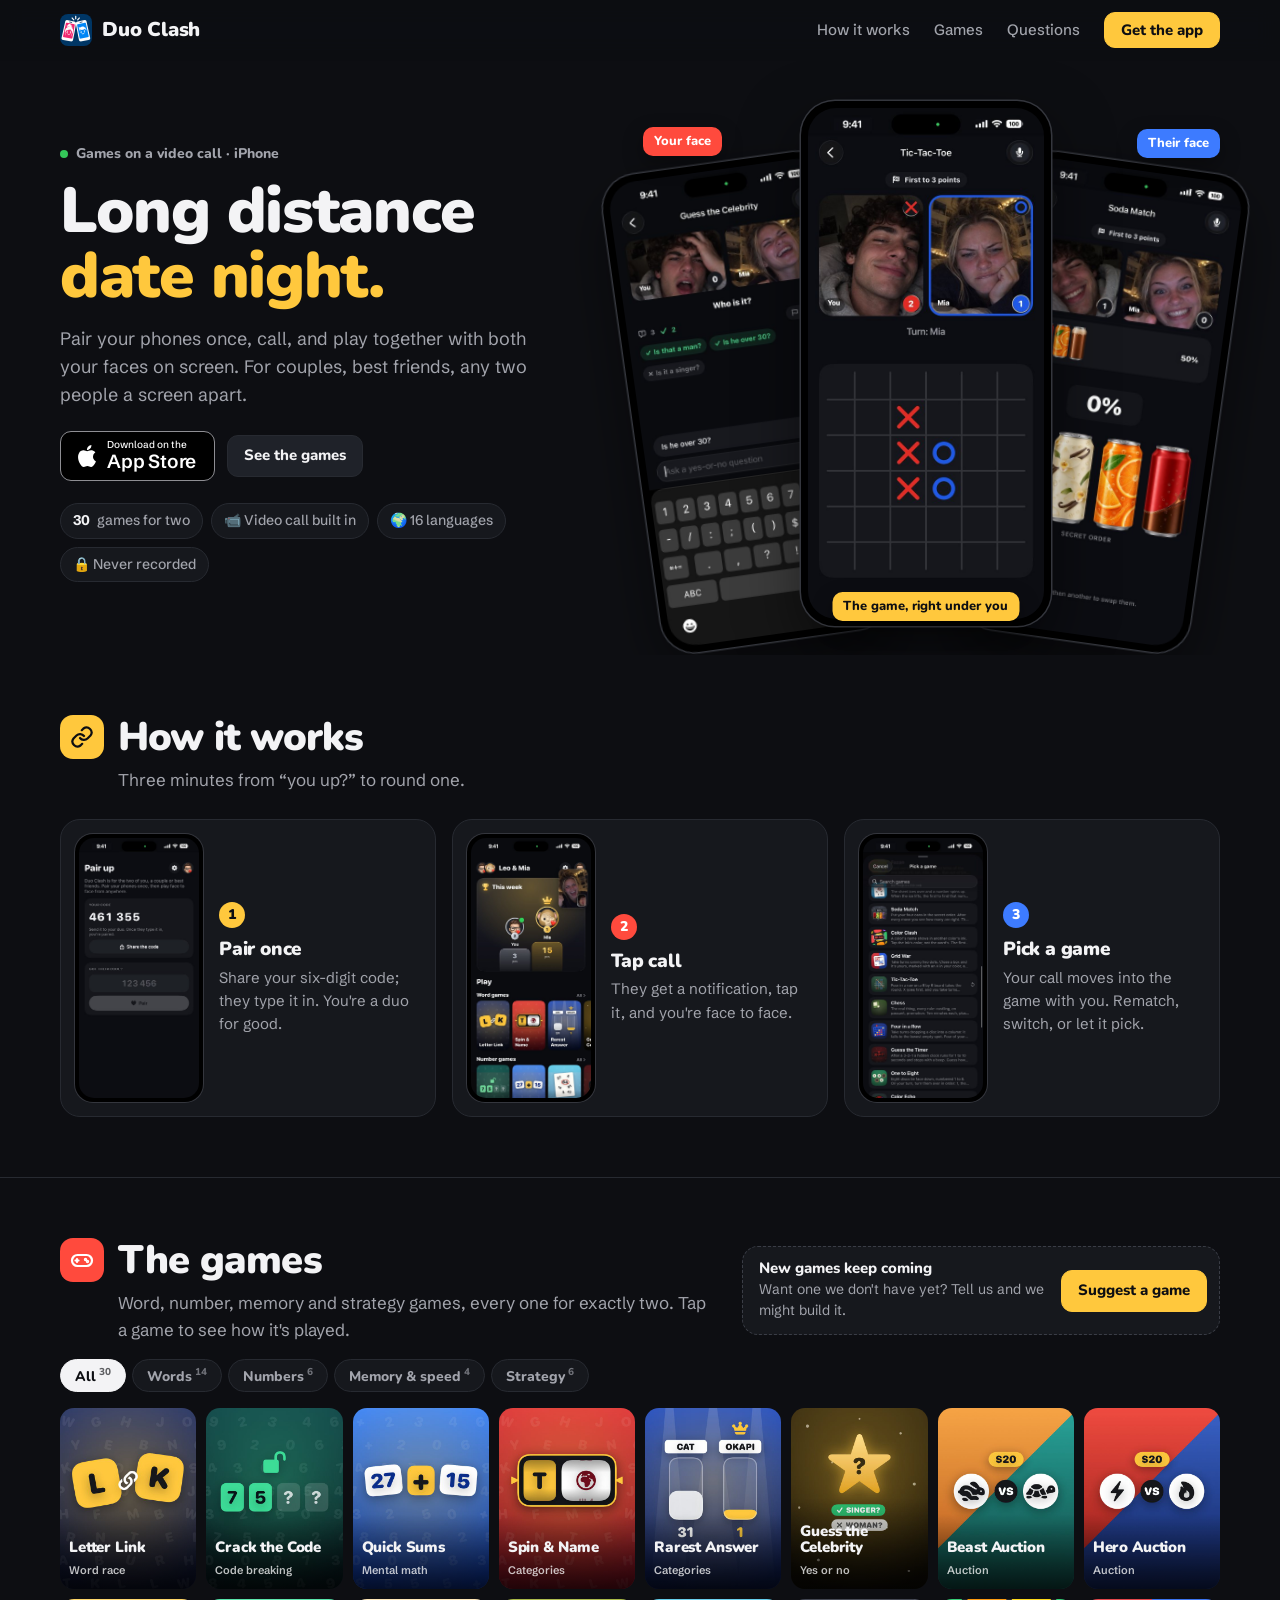
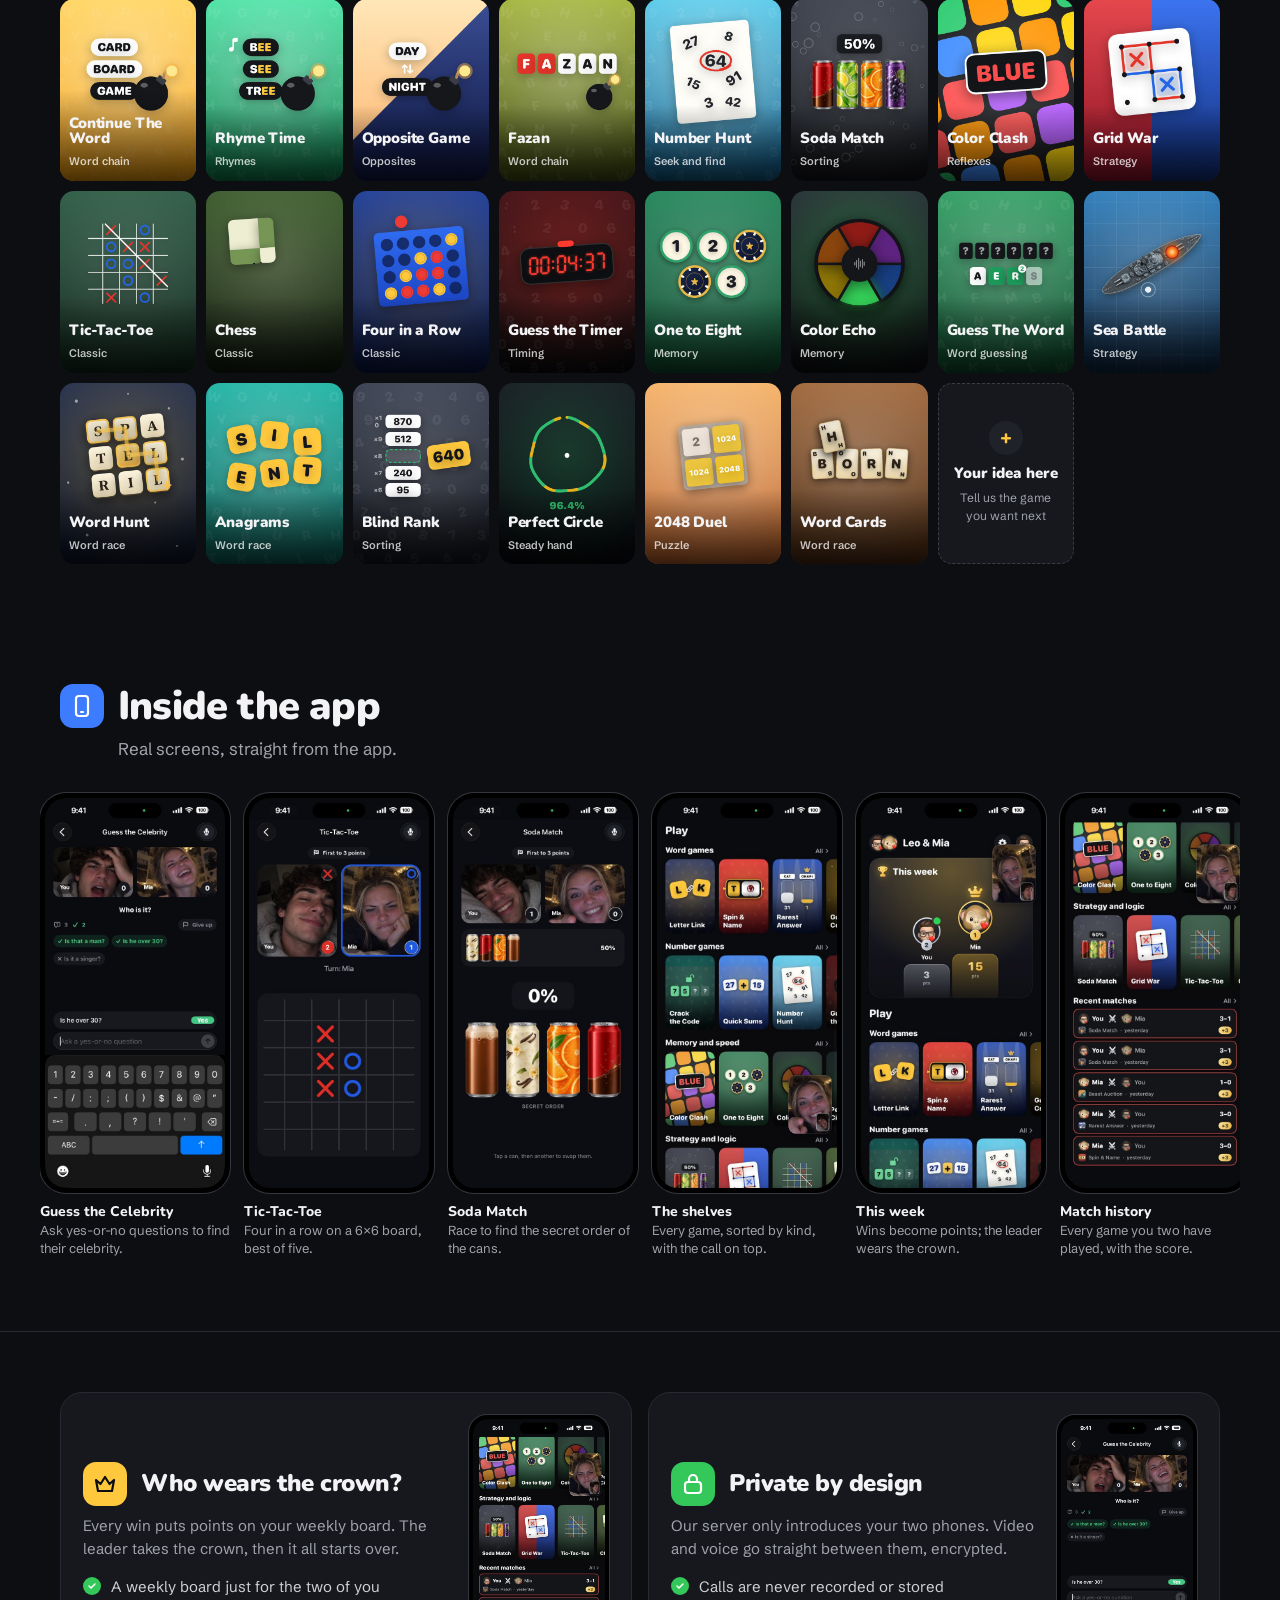
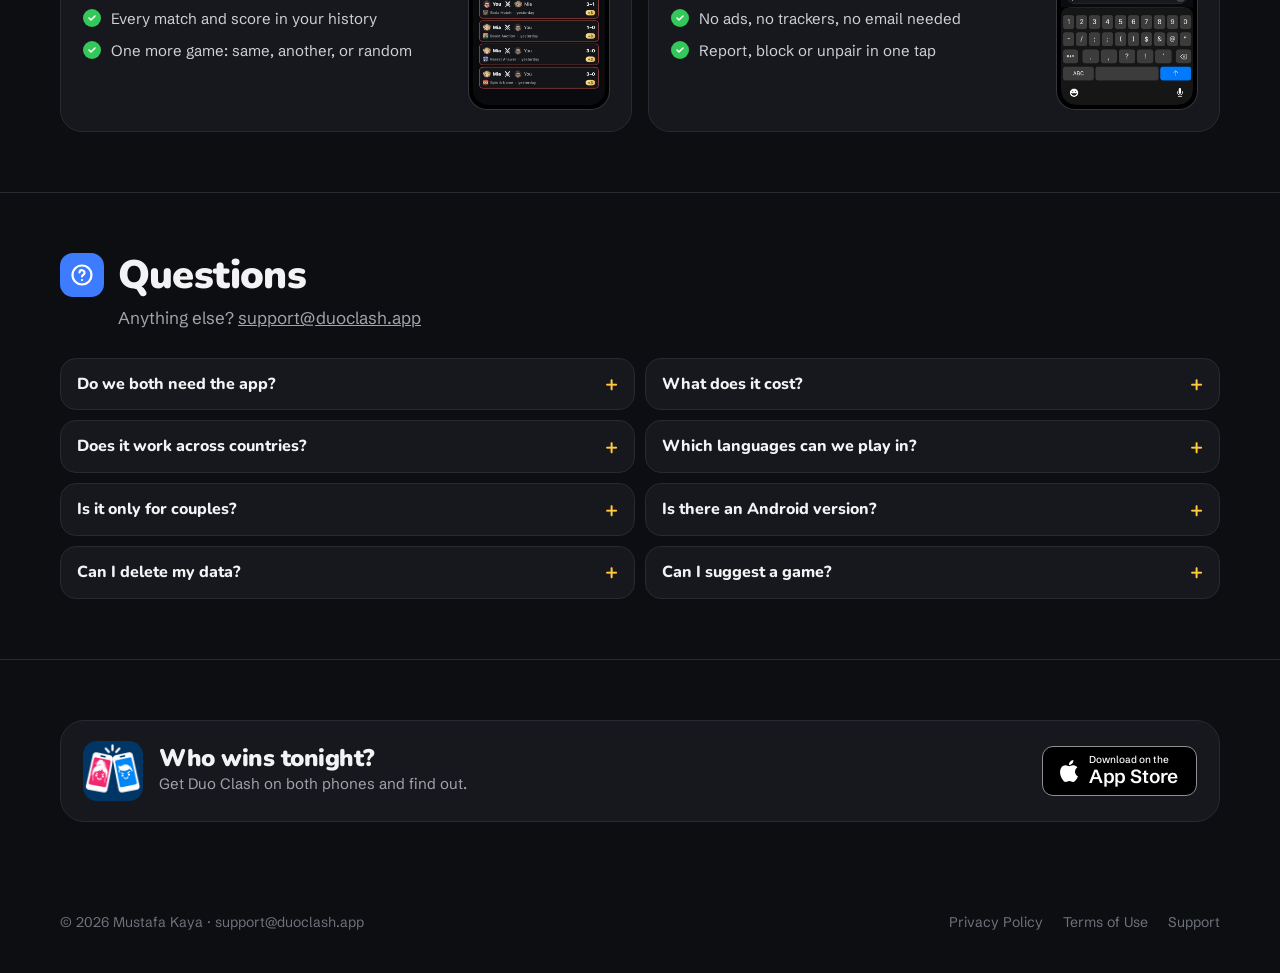
==== index.html @ 05903ba5 "Denser site with real app screens: fanned hero, steps as screenshots, compact game grid with a sugge" ====
<!doctype html>
<html lang="en">
<head>
<meta charset="utf-8">
<meta name="viewport" content="width=device-width, initial-scale=1">
<title>Duo Clash: Couples &amp; Besties · Games on a video call</title>
<meta name="description" content="Long distance date night. Pair your phones once, start a video call and play word games, chess, four in a row and more with both your faces at the top of every game.">
<meta name="apple-itunes-app" content="app-id=6820255172">
<meta property="og:title" content="Duo Clash: Couples &amp; Besties">
<meta property="og:description" content="Long distance date night: games on a video call for the two of you.">
<meta property="og:image" content="https://duoclash.app/assets/og.jpg">
<meta property="og:url" content="https://duoclash.app/">
<meta property="og:type" content="website">
<meta name="twitter:card" content="summary_large_image">
<meta name="theme-color" content="#0d0e12">
<link rel="icon" href="assets/favicon.png">
<link rel="apple-touch-icon" href="assets/apple-touch-icon.png">
<link rel="preconnect" href="https://fonts.googleapis.com">
<link rel="preconnect" href="https://fonts.gstatic.com" crossorigin>
<link href="https://fonts.googleapis.com/css2?family=Nunito:wght@800;900&family=Schibsted+Grotesk:wght@400;500;600;700&display=swap" rel="stylesheet">
<link rel="stylesheet" href="css/site.css?v=4">
</head>
<body class="intro">

<header class="top">
  <div class="wrap">
    <a class="brand" href="./"><img src="assets/icon-512.png" alt="">Duo Clash</a>
    <nav>
      <a href="#how">How it works</a>
      <a href="#games">Games</a>
      <a href="#questions">Questions</a>
      <a class="btn y" href="https://apps.apple.com/app/id6820255172">Get the app</a>
    </nav>
  </div>
</header>

<main>
  <div class="hero">
    <div class="wrap">
      <div>
        <span class="pill"><i></i>Games on a video call · iPhone</span>
        <h1>Long distance <em>date night.</em></h1>
        <p class="lead">Pair your phones once, call, and play together with both your faces on screen. For couples, best friends, any two people a screen apart.</p>
        <div class="cta">
          <a class="store" href="https://apps.apple.com/app/id6820255172">
            <svg viewBox="0 0 24 24" aria-hidden="true"><path d="M12.152 6.896c-.948 0-2.415-1.078-3.96-1.04-2.04.027-3.91 1.183-4.961 3.014-2.117 3.675-.546 9.103 1.519 12.09 1.013 1.454 2.208 3.09 3.792 3.039 1.52-.065 2.09-.987 3.935-.987 1.831 0 2.35.987 3.96.948 1.637-.026 2.676-1.48 3.676-2.948 1.156-1.688 1.636-3.325 1.662-3.415-.039-.013-3.182-1.221-3.22-4.857-.026-3.04 2.48-4.494 2.597-4.559-1.429-2.09-3.623-2.324-4.39-2.376-2-.156-3.675 1.09-4.61 1.09zM15.53 3.83c.843-1.012 1.4-2.427 1.245-3.83-1.207.052-2.662.805-3.532 1.818-.78.896-1.454 2.338-1.273 3.714 1.338.104 2.715-.688 3.559-1.701"/></svg>
            <span><small>Download on the</small><b>App Store</b></span>
          </a>
          <a class="btn" href="#games">See the games</a>
        </div>
        <div class="chips">
          <span><b data-count>30</b> games for two</span>
          <span>📹 Video call built in</span>
          <span>🌍 16 languages</span>
          <span>🔒 Never recorded</span>
        </div>
      </div>
      <div class="fan">
        <div class="phone"><img src="assets/screens/celebrity.jpg" alt="Guess the Celebrity in Duo Clash, both players on video"></div>
        <div class="phone"><img src="assets/screens/xox.jpg" alt="Tic-Tac-Toe in Duo Clash, both players on video"></div>
        <div class="phone"><img src="assets/screens/soda.jpg" alt="Soda Match in Duo Clash, both players on video"></div>
        <span class="tag t1">Your face</span>
        <span class="tag t2">Their face</span>
        <span class="tag t3">The game, right under you</span>
      </div>
    </div>
  </div>

  <section id="how">
    <div class="wrap">
      <div class="title reveal"><span class="ico y"><svg viewBox="0 0 24 24"><path d="M10 13a5 5 0 007.5.5l3-3a5 5 0 00-7-7l-1.7 1.7"/><path d="M14 11a5 5 0 00-7.5-.5l-3 3a5 5 0 007 7l1.7-1.7"/></svg></span><h2>How it works</h2></div>
      <p class="sub reveal">Three minutes from “you up?” to round one.</p>
      <div class="steps">
        <article class="reveal">
          <div class="shot"><img src="assets/screens/pair.jpg" alt="The Pair up screen with a six-digit code" loading="lazy"></div>
          <div><span class="n">1</span><h3>Pair once</h3><p>Share your six-digit code; they type it in. You're a duo for good.</p></div>
        </article>
        <article class="reveal">
          <div class="shot"><img src="assets/screens/home.jpg" alt="Your page together, with the video call open" loading="lazy"></div>
          <div><span class="n">2</span><h3>Tap call</h3><p>They get a notification, tap it, and you're face to face.</p></div>
        </article>
        <article class="reveal">
          <div class="shot"><img src="assets/screens/pick.jpg" alt="Picking a game from the list" loading="lazy"></div>
          <div><span class="n">3</span><h3>Pick a game</h3><p>Your call moves into the game with you. Rematch, switch, or let it pick.</p></div>
        </article>
      </div>
    </div>
  </section>

  <section id="games">
    <div class="wrap">
      <div class="games-top">
        <div>
          <div class="title reveal"><span class="ico r"><svg viewBox="0 0 24 24"><rect x="2" y="7" width="20" height="11" rx="5.5"/><path d="M7 11v3M5.5 12.5h3"/><circle cx="15.5" cy="11.5" r=".6" fill="currentColor"/><circle cx="17.5" cy="13.5" r=".6" fill="currentColor"/></svg></span><h2>The games</h2></div>
          <p class="sub reveal" style="margin-bottom:0">Word, number, memory and strategy games, every one for exactly two. Tap a game to see how it's played.</p>
        </div>
        <div class="ask reveal">
          <p><b>New games keep coming</b>Want one we don't have yet? Tell us and we might build it.</p>
          <a class="btn y" href="mailto:support@duoclash.app?subject=Game%20idea%20for%20Duo%20Clash">Suggest a game</a>
        </div>
      </div>
      <div class="filters reveal" role="group" aria-label="Filter games">
        <button aria-pressed="true" data-filter="all">All</button>
        <button aria-pressed="false" data-filter="words">Words</button>
        <button aria-pressed="false" data-filter="numbers">Numbers</button>
        <button aria-pressed="false" data-filter="memory">Memory &amp; speed</button>
        <button aria-pressed="false" data-filter="logic">Strategy</button>
      </div>
      <div class="grid" data-grid></div>
    </div>
  </section>

  <dialog class="game" data-dialog aria-labelledby="game-title">
    <button class="close" data-close aria-label="Close">✕</button>
    <div class="inner">
      <div class="art"><img data-d-art alt=""></div>
      <div class="text">
        <div class="kind" data-d-kind></div>
        <h3 id="game-title" data-d-title></h3>
        <p data-d-how></p>
        <div class="facts" data-d-facts></div>
        <div class="nav"><button data-prev>← Previous</button><button data-next>Next →</button></div>
      </div>
    </div>
  </dialog>

  <section>
    <div class="wrap">
      <div class="title reveal"><span class="ico b"><svg viewBox="0 0 24 24"><rect x="6" y="2" width="12" height="20" rx="3"/><path d="M11 18h2"/></svg></span><h2>Inside the app</h2></div>
      <p class="sub reveal">Real screens, straight from the app.</p>
      <div class="strip reveal">
        <figure><div class="shot"><img src="assets/screens/celebrity.jpg" alt="" loading="lazy"></div><figcaption>Guess the Celebrity<span>Ask yes-or-no questions to find their celebrity.</span></figcaption></figure>
        <figure><div class="shot"><img src="assets/screens/xox.jpg" alt="" loading="lazy"></div><figcaption>Tic-Tac-Toe<span>Four in a row on a 6×6 board, best of five.</span></figcaption></figure>
        <figure><div class="shot"><img src="assets/screens/soda.jpg" alt="" loading="lazy"></div><figcaption>Soda Match<span>Race to find the secret order of the cans.</span></figcaption></figure>
        <figure><div class="shot"><img src="assets/screens/shelves.jpg" alt="" loading="lazy"></div><figcaption>The shelves<span>Every game, sorted by kind, with the call on top.</span></figcaption></figure>
        <figure><div class="shot"><img src="assets/screens/home.jpg" alt="" loading="lazy"></div><figcaption>This week<span>Wins become points; the leader wears the crown.</span></figcaption></figure>
        <figure><div class="shot"><img src="assets/screens/recent.jpg" alt="" loading="lazy"></div><figcaption>Match history<span>Every game you two have played, with the score.</span></figcaption></figure>
        <figure><div class="shot"><img src="assets/screens/pair.jpg" alt="" loading="lazy"></div><figcaption>Pairing<span>A six-digit code, once. No usernames.</span></figcaption></figure>
      </div>
    </div>
  </section>

  <section>
    <div class="wrap duo">
      <div class="panel reveal">
        <div>
          <div class="title"><span class="ico y"><svg viewBox="0 0 24 24"><path d="M3 8l4.5 4L12 5l4.5 7L21 8l-2 11H5z"/></svg></span><h2>Who wears the crown?</h2></div>
          <p>Every win puts points on your weekly board. The leader takes the crown, then it all starts over.</p>
          <ul><li>A weekly board just for the two of you</li><li>Every match and score in your history</li><li>One more game: same, another, or random</li></ul>
        </div>
        <div class="shot"><img src="assets/screens/recent.jpg" alt="Your recent matches in the app" loading="lazy"></div>
      </div>
      <div class="panel reveal">
        <div>
          <div class="title"><span class="ico g"><svg viewBox="0 0 24 24"><rect x="4" y="10" width="16" height="11" rx="3"/><path d="M8 10V7a4 4 0 018 0v3"/></svg></span><h2>Private by design</h2></div>
          <p>Our server only introduces your two phones. Video and voice go straight between them, encrypted.</p>
          <ul><li>Calls are never recorded or stored</li><li>No ads, no trackers, no email needed</li><li>Report, block or unpair in one tap</li></ul>
        </div>
        <div class="shot"><img src="assets/screens/celebrity.jpg" alt="A video call inside a game" loading="lazy"></div>
      </div>
    </div>
  </section>

  <section id="questions">
    <div class="wrap">
      <div class="title reveal"><span class="ico b"><svg viewBox="0 0 24 24"><circle cx="12" cy="12" r="9.5"/><path d="M9.5 9.5a2.5 2.5 0 015 .5c0 1.7-2.5 2-2.5 3.5M12 17h.01"/></svg></span><h2>Questions</h2></div>
      <p class="sub reveal">Anything else? <a href="mailto:support@duoclash.app">support@duoclash.app</a></p>
      <div class="faq reveal">
        <details><summary>Do we both need the app?</summary><p>Yes. Each of you installs Duo Clash on your own iPhone and has your own subscription. One of you shares a code and you're paired.</p></details>
        <details><summary>What does it cost?</summary><p>A weekly subscription with a lower price for the first week. Your country's price is shown in the app before you subscribe; cancel anytime in your Apple Account settings.</p></details>
        <details><summary>Does it work across countries?</summary><p>Yes, on Wi-Fi or mobile data anywhere. On very strict networks the call goes through a relay, still encrypted, so it still connects.</p></details>
        <details><summary>Which languages can we play in?</summary><p>The app speaks 16 languages. Word games are played in 12 of them; every game without words works in all of them.</p></details>
        <details><summary>Is it only for couples?</summary><p>No. Partners, best friends, siblings: any two people. It just only ever has two seats.</p></details>
        <details><summary>Is there an Android version?</summary><p>Not yet. Duo Clash is on iPhone for now.</p></details>
        <details><summary>Can I delete my data?</summary><p>Yes. Settings → Delete account removes your name, picture, pairing and match history for good.</p></details>
        <details><summary>Can I suggest a game?</summary><p>Please do. Write to <a href="mailto:support@duoclash.app?subject=Game%20idea%20for%20Duo%20Clash">support@duoclash.app</a>; new games are added all the time.</p></details>
      </div>
    </div>
  </section>

  <section>
    <div class="wrap">
      <div class="last reveal">
        <div class="who"><img class="icon" src="assets/icon-512.png" alt=""><div><h2>Who wins tonight?</h2><p>Get Duo Clash on both phones and find out.</p></div></div>
        <a class="store" href="https://apps.apple.com/app/id6820255172">
          <svg viewBox="0 0 24 24" aria-hidden="true"><path d="M12.152 6.896c-.948 0-2.415-1.078-3.96-1.04-2.04.027-3.91 1.183-4.961 3.014-2.117 3.675-.546 9.103 1.519 12.09 1.013 1.454 2.208 3.09 3.792 3.039 1.52-.065 2.09-.987 3.935-.987 1.831 0 2.35.987 3.96.948 1.637-.026 2.676-1.48 3.676-2.948 1.156-1.688 1.636-3.325 1.662-3.415-.039-.013-3.182-1.221-3.22-4.857-.026-3.04 2.48-4.494 2.597-4.559-1.429-2.09-3.623-2.324-4.39-2.376-2-.156-3.675 1.09-4.61 1.09zM15.53 3.83c.843-1.012 1.4-2.427 1.245-3.83-1.207.052-2.662.805-3.532 1.818-.78.896-1.454 2.338-1.273 3.714 1.338.104 2.715-.688 3.559-1.701"/></svg>
          <span><small>Download on the</small><b>App Store</b></span>
        </a>
      </div>
    </div>
  </section>
</main>

<footer>
  <div class="wrap">
    <span>© 2026 Mustafa Kaya · <a href="mailto:support@duoclash.app">support@duoclash.app</a></span>
    <nav><a href="privacy.html">Privacy Policy</a><a href="terms.html">Terms of Use</a><a href="support.html">Support</a></nav>
  </div>
</footer>

<script src="js/games.js?v=4"></script>
<script src="js/site.js?v=4"></script>
</body>
</html>
---- css/site.css ----
/* Duo Clash — duoclash.app
   The app's own look: its near-black, the red and blue of X and O, the yellow of its buttons, and
   SF Rounded (Nunito where there's no SF). Real screens from the app, not drawings of them. Dense
   enough to take in at a glance. */

:root {
  --ink: #0d0e12;
  --ink-2: #16181d;
  --ink-3: #1f2229;
  --line: #272a31;
  --paper: #f3f3f5;
  --dim: #a2a4ac;
  --mute: #6f727b;
  --red: #ff4a3d;
  --blue: #3d7bff;
  --yellow: #ffc83d;
  --green: #34c759;
  --round: ui-rounded, "SF Pro Rounded", "Nunito", system-ui, sans-serif;
  --body: -apple-system, BlinkMacSystemFont, "Schibsted Grotesk", "Helvetica Neue", Arial, sans-serif;
  --ease: cubic-bezier(.2, .7, .1, 1);
  color-scheme: dark;
}

* { box-sizing: border-box; }
html { scroll-behavior: smooth; }
body { margin: 0; background: var(--ink); color: var(--paper); font: 400 16px/1.55 var(--body); -webkit-font-smoothing: antialiased; }
img { display: block; max-width: 100%; }
a { color: inherit; }
button { font: inherit; color: inherit; }
::selection { background: var(--yellow); color: var(--ink); }
.wrap { width: min(1160px, 100% - 40px); margin-inline: auto; }

h1, h2, h3 { font-family: var(--round); font-weight: 900; letter-spacing: -.02em; margin: 0; }
h2 { font-size: clamp(28px, 3.1vw, 40px); line-height: 1.08; }
h3 { font-size: 19px; line-height: 1.25; letter-spacing: -.01em; }
p { margin: 0; }

/* A section's title: an icon in the app's colours, the title, a line of what it's about */
.title { display: flex; align-items: center; gap: 14px; margin-bottom: 8px; }
.ico { flex: none; width: 44px; height: 44px; border-radius: 13px; display: grid; place-items: center; }
.ico svg { width: 24px; height: 24px; fill: none; stroke: currentColor; stroke-width: 2.2; stroke-linecap: round; stroke-linejoin: round; }
.ico.y { background: var(--yellow); color: var(--ink); }
.ico.r { background: var(--red); color: #fff; }
.ico.b { background: var(--blue); color: #fff; }
.ico.g { background: var(--green); color: #fff; }
.sub { color: var(--dim); font-size: 17px; max-width: 60ch; margin: 0 0 26px 58px; }

/* Buttons */
.store { display: inline-flex; align-items: center; gap: 9px; height: 50px; padding: 0 18px 0 15px; border-radius: 11px; background: #000; color: #fff; text-decoration: none; border: 1.5px solid #8e8e93; transition: transform .2s var(--ease), border-color .2s; }
.store:hover { transform: translateY(-2px); border-color: #fff; }
.store svg { width: 22px; height: 22px; fill: #fff; }
.store span { display: grid; line-height: 1.05; }
.store small { font: 500 10px/1.2 var(--body); }
.store b { font: 600 19px/1.1 var(--body); letter-spacing: -.01em; }
.btn { display: inline-flex; align-items: center; gap: 8px; height: 42px; padding: 0 16px; border-radius: 11px; font: 800 15px/1 var(--round); text-decoration: none; background: var(--ink-3); border: 1px solid var(--line); transition: background .2s; white-space: nowrap; }
.btn:hover { background: var(--line); }
.btn.y { background: var(--yellow); color: var(--ink); border-color: var(--yellow); }
.btn.y:hover { background: #ffd666; }

/* Header */
.top { position: sticky; top: 0; z-index: 20; background: rgba(13,14,18,.9); backdrop-filter: saturate(1.4) blur(12px); -webkit-backdrop-filter: saturate(1.4) blur(12px); border-bottom: 1px solid transparent; transition: border-color .3s; }
.top.scrolled { border-color: var(--line); }
.top .wrap { display: flex; align-items: center; justify-content: space-between; height: 60px; gap: 16px; }
.brand { display: flex; align-items: center; gap: 10px; text-decoration: none; font: 900 20px/1 var(--round); letter-spacing: -.01em; }
.brand img { width: 32px; height: 32px; border-radius: 8px; }
.top nav { display: flex; align-items: center; gap: 24px; font-size: 15px; font-weight: 500; }
.top nav a:not(.btn) { text-decoration: none; color: var(--dim); }
.top nav a:not(.btn):hover { color: var(--paper); }
.top nav .btn { height: 36px; }

/* Hero: three real screens fanned out */
.hero { padding: 40px 0 34px; overflow: clip; }
.hero .wrap { display: grid; grid-template-columns: minmax(0, 1fr) minmax(0, 1.1fr); gap: 36px; align-items: center; }
.pill { display: inline-flex; align-items: center; gap: 8px; font: 800 14px/1 var(--round); color: var(--dim); }
.pill i { width: 8px; height: 8px; border-radius: 50%; background: var(--green); }
.hero h1 { font-size: clamp(40px, 5vw, 66px); line-height: 1.02; margin: 14px 0 16px; }
.hero h1 em { font-style: normal; color: var(--yellow); }
.hero .lead { font-size: 18px; color: var(--dim); max-width: 44ch; margin-bottom: 22px; }
.hero .cta { display: flex; align-items: center; gap: 12px; flex-wrap: wrap; }
.chips { display: flex; gap: 8px; flex-wrap: wrap; margin-top: 22px; }
.chips span { display: inline-flex; align-items: center; gap: 7px; font-size: 14px; font-weight: 500; color: var(--dim); background: var(--ink-2); border: 1px solid var(--line); border-radius: 999px; padding: 6px 12px; }
.chips b { color: var(--paper); font-weight: 700; }

.fan { position: relative; height: 520px; }
.phone { position: absolute; width: 230px; border-radius: 34px; padding: 7px; background: #000; box-shadow: 0 0 0 1.5px #34363d, 0 24px 60px rgba(0,0,0,.5); }
.phone img { border-radius: 28px; width: 100%; }
.fan .phone:nth-child(1) { left: 0; top: 60px; rotate: -8deg; }
.fan .phone:nth-child(2) { left: 50%; top: 0; margin-left: -125px; z-index: 2; width: 250px; }
.fan .phone:nth-child(3) { right: 0; top: 60px; rotate: 8deg; }
.fan .tag { position: absolute; z-index: 3; font: 800 13px/1 var(--round); padding: 8px 11px; border-radius: 10px; white-space: nowrap; box-shadow: 0 8px 20px rgba(0,0,0,.35); }
.fan .tag.t1 { left: 2%; top: 26px; background: var(--red); color: #fff; }
.fan .tag.t2 { right: 0; top: 28px; background: var(--blue); color: #fff; }
.fan .tag.t3 { left: 50%; bottom: 0; translate: -50% 0; background: var(--yellow); color: var(--ink); }

section { padding: 60px 0; }
section + section { border-top: 1px solid var(--line); }

/* How it works: three real screens */
.steps { display: grid; grid-template-columns: repeat(3, minmax(0, 1fr)); gap: 16px; }
.steps article { display: grid; grid-template-columns: 128px 1fr; gap: 16px; align-items: center; background: var(--ink-2); border: 1px solid var(--line); border-radius: 20px; padding: 14px; }
.shot { border-radius: 18px; padding: 4px; background: #000; box-shadow: 0 0 0 1px #34363d; }
.shot img { border-radius: 15px; width: 100%; }
.steps .n { display: inline-grid; place-items: center; width: 26px; height: 26px; border-radius: 50%; font: 900 14px/1 var(--round); margin-bottom: 10px; }
.steps article:nth-child(1) .n { background: var(--yellow); color: var(--ink); }
.steps article:nth-child(2) .n { background: var(--red); color: #fff; }
.steps article:nth-child(3) .n { background: var(--blue); color: #fff; }
.steps p { color: var(--dim); font-size: 15px; margin-top: 4px; }

/* Games */
.games-top { display: flex; justify-content: space-between; align-items: center; gap: 20px; flex-wrap: wrap; margin-bottom: 16px; }
.ask { display: flex; align-items: center; gap: 14px; background: var(--ink-2); border: 1px dashed #3a3d46; border-radius: 16px; padding: 12px 12px 12px 16px; }
.ask p { font-size: 14px; color: var(--dim); max-width: 32ch; }
.ask p b { color: var(--paper); display: block; font: 800 15px/1.3 var(--round); }
.filters { display: flex; gap: 6px; flex-wrap: wrap; margin-bottom: 16px; }
.filters button { background: var(--ink-2); border: 1px solid var(--line); border-radius: 999px; padding: 7px 14px; cursor: pointer; font: 800 14px/1 var(--round); color: var(--dim); transition: .2s; }
.filters button:hover { color: var(--paper); }
.filters button[aria-pressed="true"] { background: var(--paper); color: var(--ink); border-color: var(--paper); }
.filters button sup { font-size: 10px; margin-left: 3px; opacity: .65; }
.grid { display: grid; grid-template-columns: repeat(auto-fill, minmax(124px, 1fr)); gap: 10px; }
.poster { position: relative; aspect-ratio: 3 / 4; border-radius: 14px; overflow: hidden; cursor: pointer; border: 0; padding: 0; background: var(--ink-3); text-align: left; transition: transform .3s var(--ease); }
.poster img { width: 100%; height: 100%; object-fit: cover; }
.poster:hover { transform: translateY(-3px); }
.poster:focus-visible { outline: 3px solid var(--yellow); outline-offset: 2px; }
.poster .cap { position: absolute; inset: auto 0 0; padding: 26px 9px 9px; background: linear-gradient(transparent, rgba(0,0,0,.7)); }
.poster .cap b { display: block; font: 900 15px/1.05 var(--round); letter-spacing: -.01em; }
.poster .cap small { font-size: 11px; color: rgba(255,255,255,.75); font-weight: 600; }
.poster.hide { display: none; }
.poster.soon { border: 1.5px dashed #3a3d46; background: var(--ink-2); display: grid; place-items: center; text-align: center; padding: 12px; text-decoration: none; }
.poster.soon b { font: 900 15px/1.15 var(--round); display: block; }
.poster.soon small { display: block; font-size: 12px; color: var(--dim); margin-top: 6px; }
.poster.soon .plus { width: 34px; height: 34px; border-radius: 50%; background: var(--ink-3); display: grid; place-items: center; margin: 0 auto 10px; font: 900 20px/1 var(--round); color: var(--yellow); }

dialog.game { width: min(760px, 100% - 28px); max-height: min(560px, 100% - 28px); padding: 0; border: 0; border-radius: 22px; background: var(--ink-2); color: var(--paper); box-shadow: 0 0 0 1px var(--line); overflow: hidden; }
dialog.game[open] { animation: rise .35s var(--ease); }
dialog.game::backdrop { background: rgba(5,6,8,.75); }
@keyframes rise { from { opacity: 0; transform: translateY(18px) scale(.98); } }
dialog.game .inner { display: grid; grid-template-columns: 240px minmax(0, 1fr); min-height: 340px; }
dialog.game .art img { width: 100%; height: 100%; object-fit: cover; }
dialog.game .text { padding: 26px 26px 22px; display: flex; flex-direction: column; overflow: auto; }
dialog.game .kind { font: 800 13px/1 var(--round); color: var(--yellow); }
dialog.game h3 { font-size: 34px; margin: 8px 0 12px; }
dialog.game p { color: #d0d1d6; font-size: 16px; margin-bottom: 18px; }
dialog.game .facts { display: flex; gap: 6px; flex-wrap: wrap; margin-top: auto; }
dialog.game .facts span { background: var(--ink-3); border-radius: 8px; padding: 5px 10px; font-size: 13px; color: var(--dim); }
dialog.game .close { position: absolute; top: 12px; right: 12px; width: 34px; height: 34px; border-radius: 50%; border: 0; cursor: pointer; background: var(--ink-3); font-size: 16px; }
dialog.game .nav { display: flex; gap: 6px; margin-top: 16px; }
dialog.game .nav button { background: none; border: 1px solid var(--line); border-radius: 8px; padding: 6px 12px; cursor: pointer; color: var(--dim); font-size: 13px; }

/* Real screens, side by side */
.strip { display: flex; gap: 14px; overflow-x: auto; scroll-snap-type: x mandatory; padding: 4px 20px 14px; margin: 0 -20px; scrollbar-width: none; }
.strip::-webkit-scrollbar { display: none; }
.strip figure { flex: none; width: 190px; margin: 0; scroll-snap-align: start; }
.strip .shot { border-radius: 26px; padding: 5px; }
.strip .shot img { border-radius: 21px; }
.strip figcaption { font: 800 14px/1.3 var(--round); margin-top: 10px; }
.strip figcaption span { display: block; font: 400 13px/1.4 var(--body); color: var(--dim); }

/* Two panels of short facts, each with a real screen */
.duo { display: grid; grid-template-columns: repeat(2, minmax(0, 1fr)); gap: 16px; }
.panel { background: var(--ink-2); border: 1px solid var(--line); border-radius: 22px; padding: 22px; display: grid; grid-template-columns: minmax(0, 1fr) 140px; gap: 20px; align-items: center; }
.panel .title { margin-bottom: 4px; }
.panel h2 { font-size: 24px; }
.panel > div > p { color: var(--dim); font-size: 15px; margin-top: 8px; }
.panel ul { list-style: none; padding: 0; margin: 14px 0 0; display: grid; gap: 9px; }
.panel li { display: flex; gap: 10px; font-size: 15px; color: #d0d1d6; }
.panel li::before { content: ""; flex: none; width: 18px; height: 18px; margin-top: 2px; border-radius: 50%; background: var(--green) url("data:image/svg+xml,%3Csvg xmlns='http://www.w3.org/2000/svg' viewBox='0 0 24 24'%3E%3Cpath d='M6 12l4 4 8-8' fill='none' stroke='white' stroke-width='3' stroke-linecap='round' stroke-linejoin='round'/%3E%3C/svg%3E") center/12px no-repeat; }

/* Questions */
.faq { display: grid; grid-template-columns: repeat(2, minmax(0, 1fr)); gap: 10px; align-items: start; }
.faq details { background: var(--ink-2); border: 1px solid var(--line); border-radius: 16px; padding: 0 16px; }
.faq summary { list-style: none; cursor: pointer; padding: 15px 28px 15px 0; position: relative; font: 800 16px/1.3 var(--round); }
.faq summary::-webkit-details-marker { display: none; }
.faq summary::after { content: "+"; position: absolute; right: 0; top: 50%; transform: translateY(-50%); font: 700 22px/1 var(--round); color: var(--yellow); transition: transform .25s var(--ease); }
.faq details[open] summary::after { transform: translateY(-50%) rotate(45deg); }
.faq details p { margin: -4px 0 16px; color: var(--dim); font-size: 15px; }

/* Last call */
.last { display: flex; align-items: center; justify-content: space-between; gap: 20px; flex-wrap: wrap; background: var(--ink-2); border: 1px solid var(--line); border-radius: 24px; padding: 20px 22px; }
.last .who { display: flex; align-items: center; gap: 16px; }
.last img.icon { width: 60px; height: 60px; border-radius: 14px; }
.last h2 { font-size: 24px; }
.last p { color: var(--dim); font-size: 15px; }

footer { padding: 30px 0 40px; color: var(--mute); font-size: 14px; }
footer .wrap { display: flex; justify-content: space-between; gap: 16px; flex-wrap: wrap; }
footer nav { display: flex; gap: 20px; flex-wrap: wrap; }
footer a { text-decoration: none; }
footer a:hover { color: var(--paper); }

/* Motion: a calm entrance, and things settling in as they come into view */
.reveal { opacity: 0; translate: 0 16px; transition: opacity .6s var(--ease), translate .6s var(--ease); }
.reveal.seen { opacity: 1; translate: 0 0; }
.intro .fan .phone { opacity: 0; animation: deal .8s var(--ease) forwards; }
.intro .fan .phone:nth-child(1) { animation-delay: .15s; }
.intro .fan .phone:nth-child(3) { animation-delay: .3s; }
.intro .fan .tag { opacity: 0; animation: in .5s var(--ease) .9s forwards; }
@keyframes deal { from { opacity: 0; translate: 0 40px; } to { opacity: 1; translate: 0 0; } }
.intro .fan .tag.t3 { animation-name: in3; }
@keyframes in { to { opacity: 1; } }
@keyframes in3 { to { opacity: 1; } }

/* Legal pages */
.doc { width: min(720px, 100% - 40px); margin: 0 auto; padding: 44px 0 70px; }
.doc h1 { font-size: clamp(36px, 6vw, 52px); margin: 6px 0 6px; }
.doc .when { color: var(--mute); font-size: 14px; margin: 0 0 30px; }
.doc h2 { font-size: 22px; margin: 32px 0 8px; }
.doc p { margin: 0 0 12px; color: #d2d3d8; }
.doc ul { margin: 0 0 12px; padding-left: 22px; color: #d2d3d8; }
.doc li { margin-bottom: 7px; }
.doc a { color: var(--yellow); }
.doc strong { color: var(--paper); font-weight: 650; }
.doc hr { border: 0; border-top: 1px solid var(--line); margin: 40px 0; }
.doc .note { color: var(--mute); font-size: 14px; }
.doc .mail { display: inline-block; margin: 10px 0 16px; padding: 12px 18px; border-radius: 10px; background: var(--yellow); color: var(--ink); text-decoration: none; font-weight: 700; }

@media (max-width: 980px) {
  .hero .wrap { grid-template-columns: 1fr; }
  .fan { height: 460px; max-width: 560px; width: 100%; margin-inline: auto; }
  .steps, .duo { grid-template-columns: 1fr; }
  .faq { grid-template-columns: 1fr; }
}
@media (max-width: 620px) {
  .top nav a:not(.btn) { display: none; }
  .fan { height: 360px; }
  .phone { width: 160px; border-radius: 26px; padding: 5px; }
  .phone img { border-radius: 21px; }
  .fan .phone:nth-child(2) { width: 180px; margin-left: -90px; }
  .sub { margin-left: 0; }
  .grid { grid-template-columns: repeat(3, 1fr); gap: 8px; }
  .poster .cap b { font-size: 13px; }
  .steps article { grid-template-columns: 100px 1fr; }
  .panel { grid-template-columns: 1fr; }
  .panel .shot { width: 150px; }
  dialog.game .inner { grid-template-columns: 1fr; }
  dialog.game .art { height: 190px; }
}
@media (prefers-reduced-motion: reduce) {
  *, *::before, *::after { animation: none !important; transition: none !important; }
  .reveal, .intro .fan .phone, .intro .fan .tag { opacity: 1 !important; translate: none !important; }
}
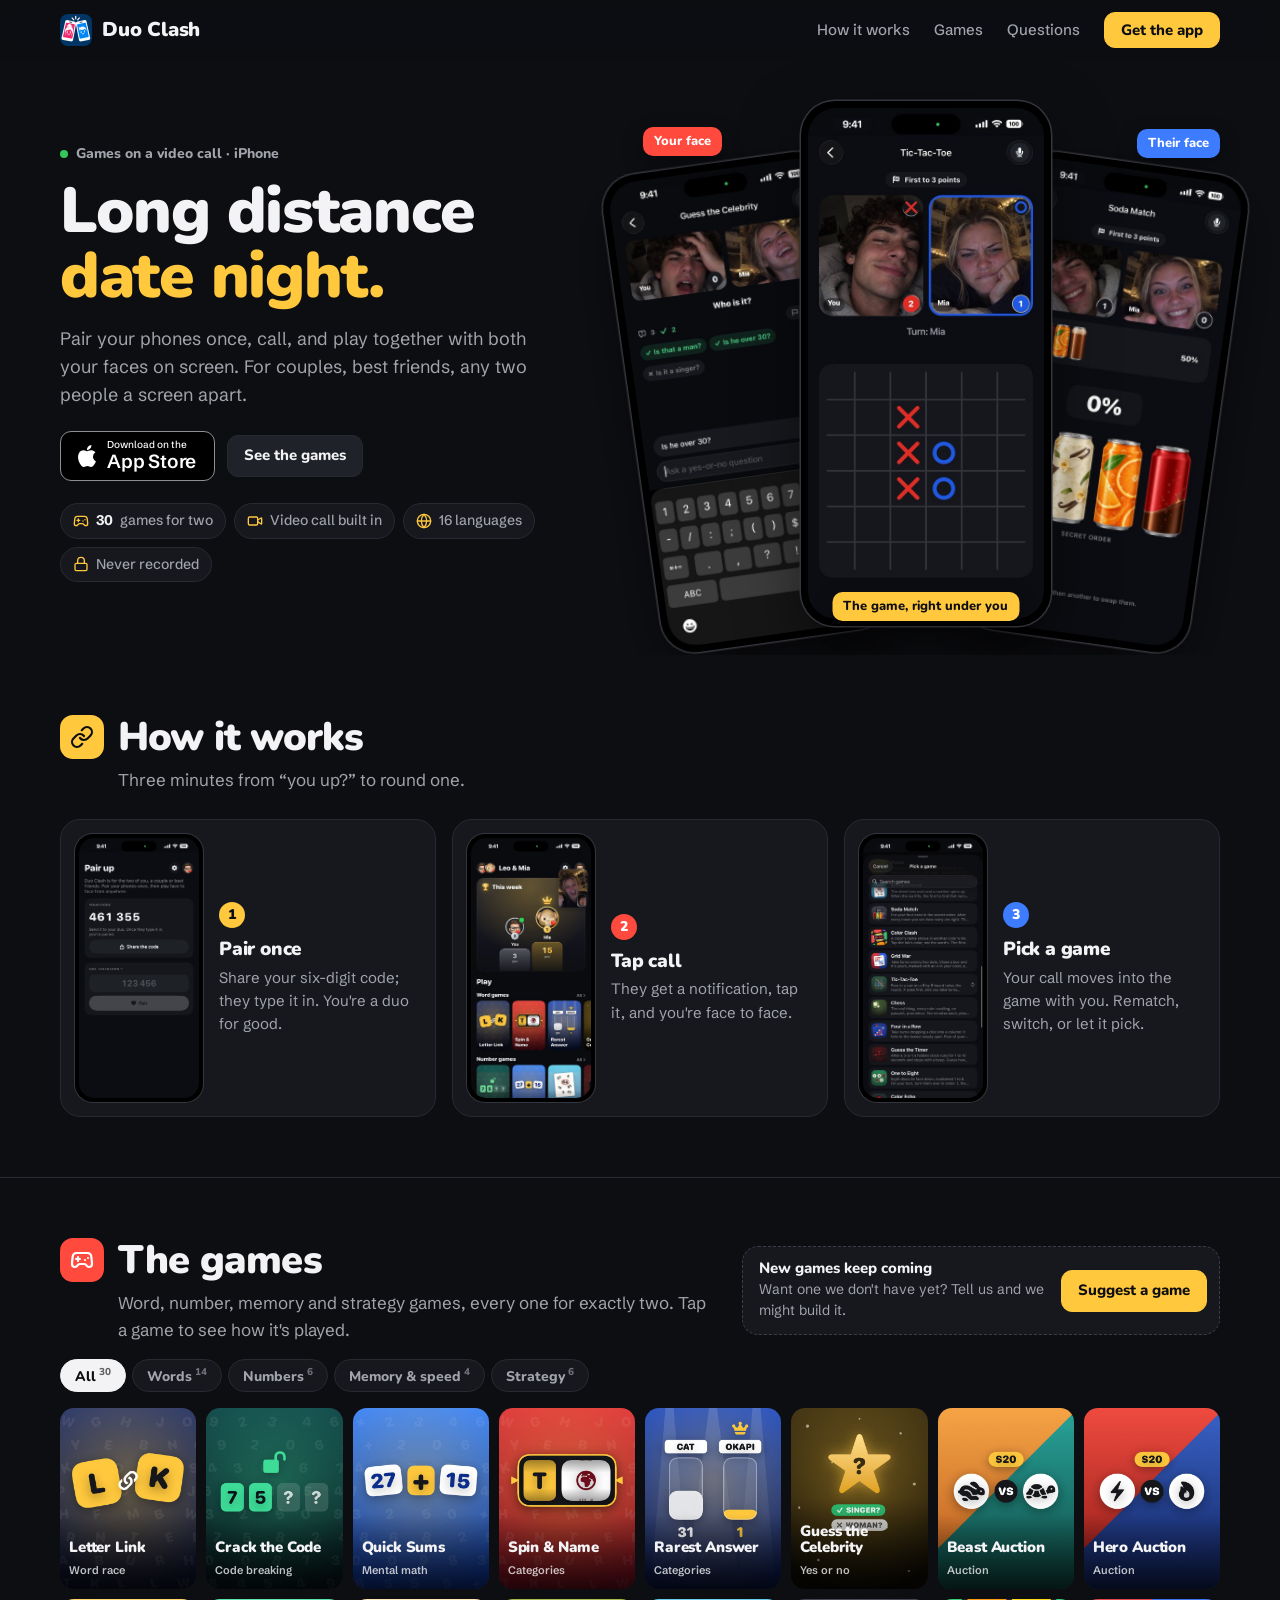
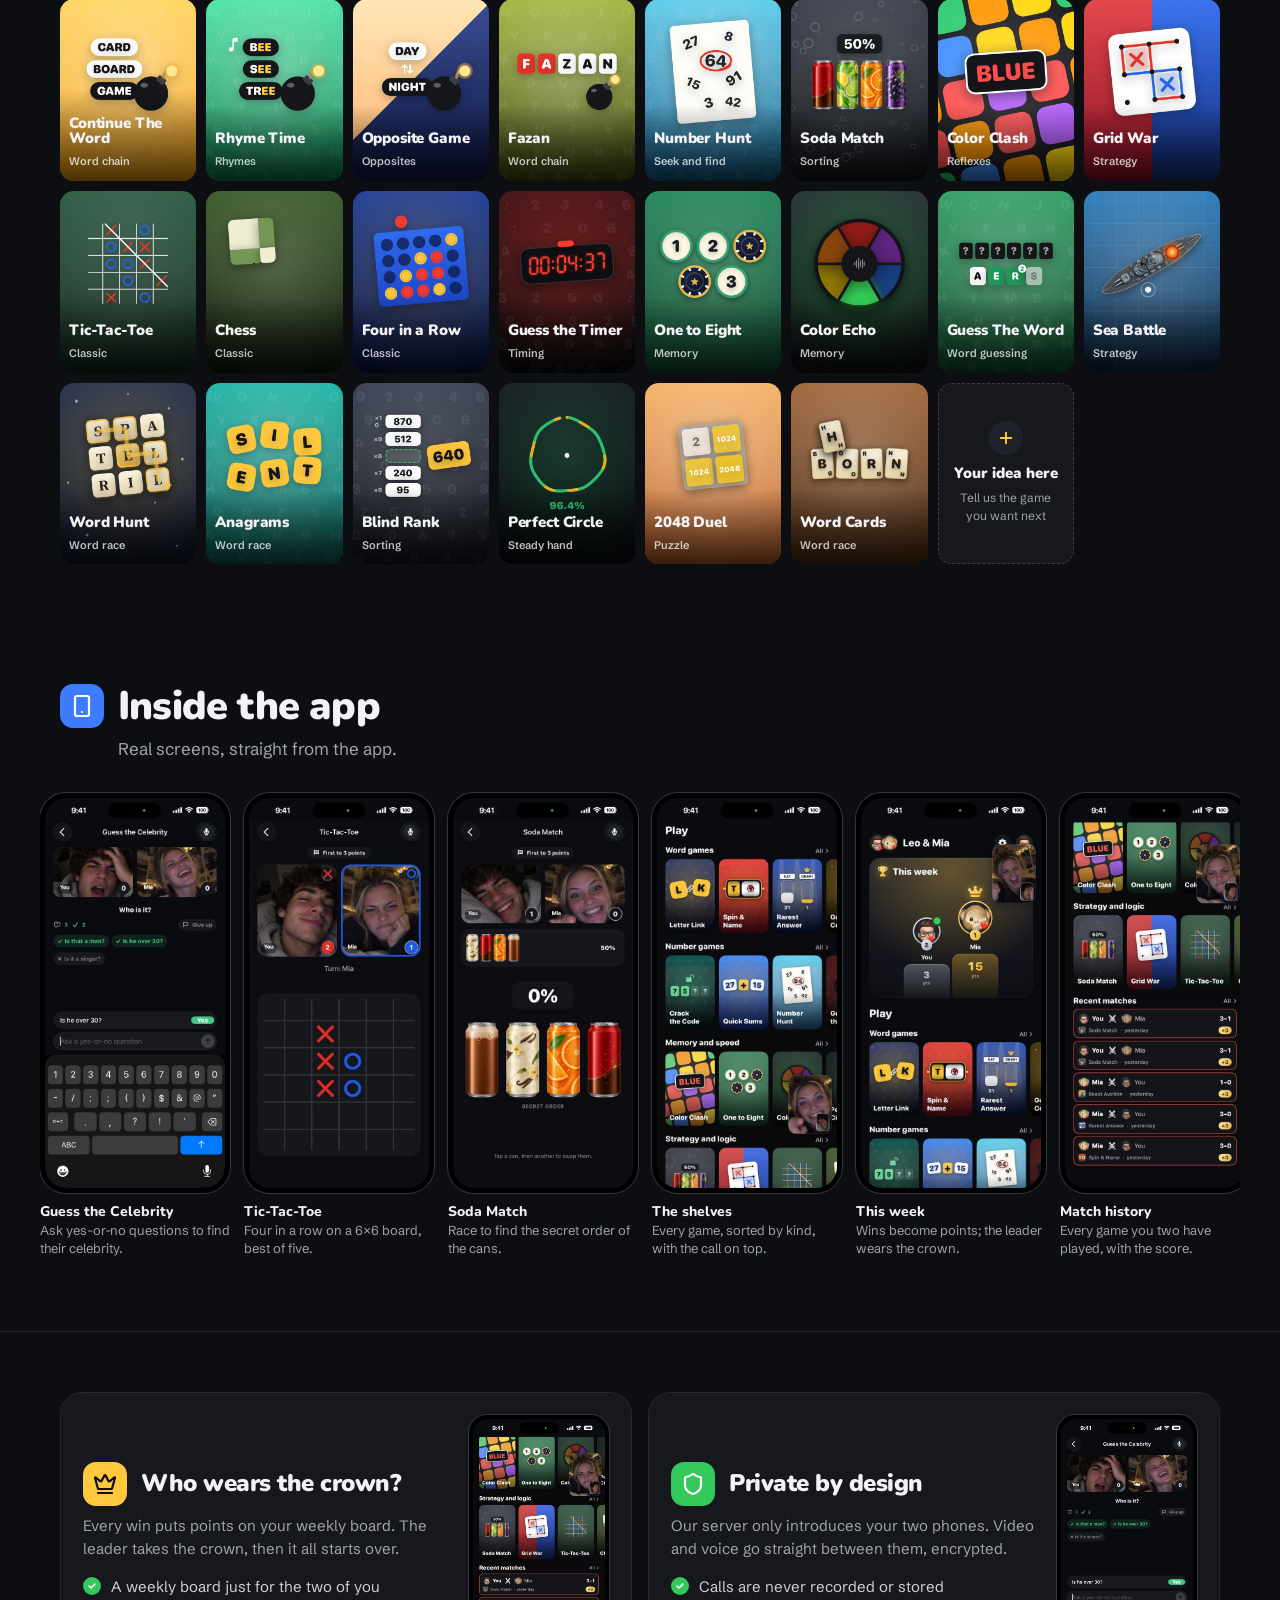
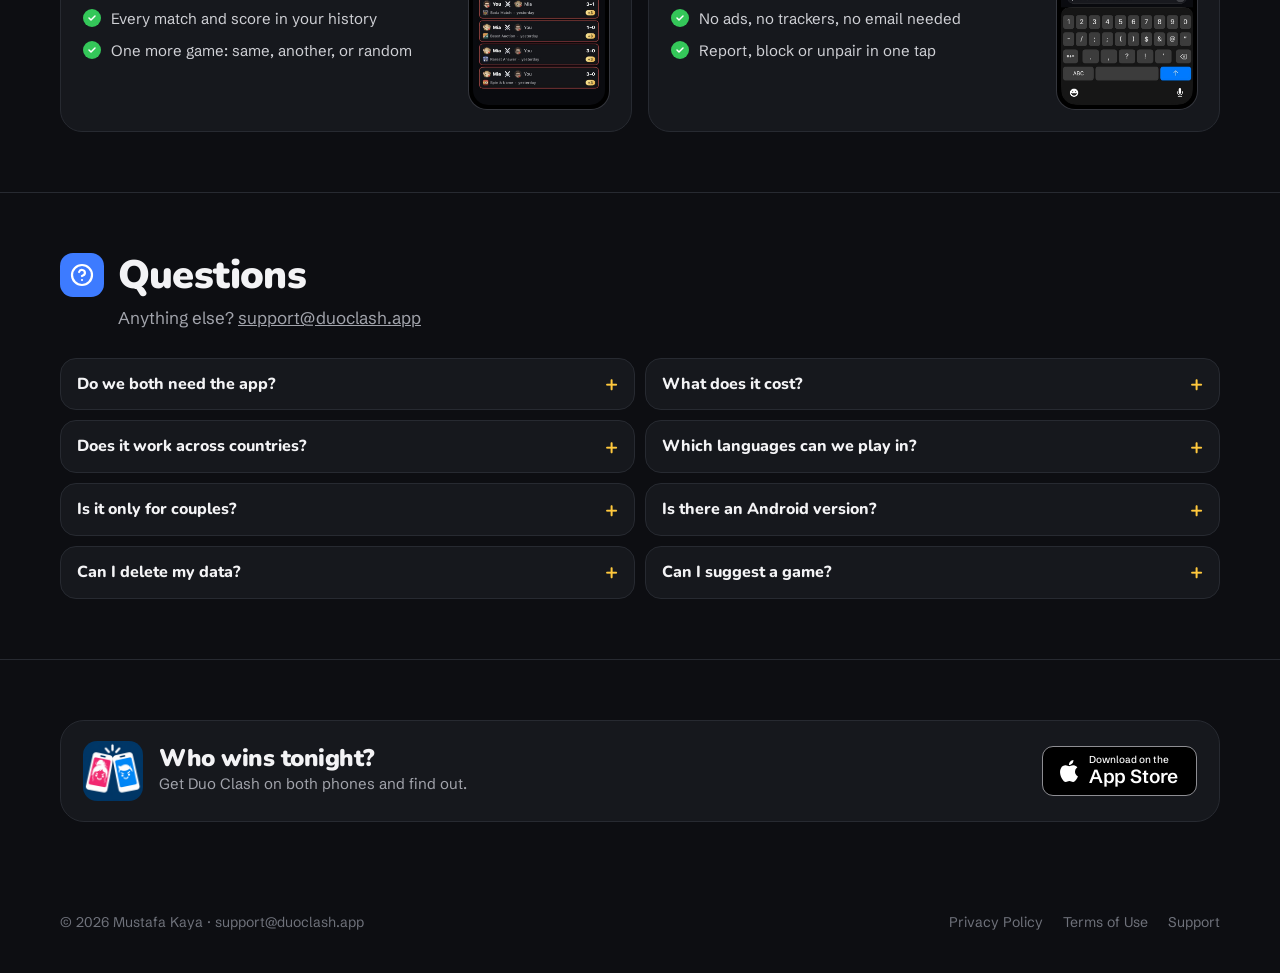
==== commit 54f0a694: "No emoji anywhere: Lucide icons for the chips, section titles, close and previous/next Co-Authored-B" ====
--- a/index.html
+++ b/index.html
@@ -18,7 +18,7 @@
 <link rel="preconnect" href="https://fonts.googleapis.com">
 <link rel="preconnect" href="https://fonts.gstatic.com" crossorigin>
 <link href="https://fonts.googleapis.com/css2?family=Nunito:wght@800;900&family=Schibsted+Grotesk:wght@400;500;600;700&display=swap" rel="stylesheet">
-<link rel="stylesheet" href="css/site.css?v=4">
+<link rel="stylesheet" href="css/site.css?v=5">
 </head>
 <body class="intro">
 
@@ -49,10 +49,10 @@
           <a class="btn" href="#games">See the games</a>
         </div>
         <div class="chips">
-          <span><b data-count>30</b> games for two</span>
-          <span>📹 Video call built in</span>
-          <span>🌍 16 languages</span>
-          <span>🔒 Never recorded</span>
+          <span><svg class="i" viewBox="0 0 24 24" aria-hidden="true"><line x1="6" x2="10" y1="11" y2="11"/><line x1="8" x2="8" y1="9" y2="13"/><line x1="15" x2="15.01" y1="12" y2="12"/><line x1="18" x2="18.01" y1="10" y2="10"/><path d="M17.32 5H6.68a4 4 0 0 0-3.978 3.59c-.006.052-.01.101-.017.152C2.604 9.416 2 14.456 2 16a3 3 0 0 0 3 3c1 0 1.5-.5 2-1l1.414-1.414A2 2 0 0 1 9.828 16h4.344a2 2 0 0 1 1.414.586L17 18c.5.5 1 1 2 1a3 3 0 0 0 3-3c0-1.545-.604-6.584-.685-7.258-.007-.05-.011-.1-.017-.151A4 4 0 0 0 17.32 5z"/></svg><b data-count>30</b> games for two</span>
+          <span><svg class="i" viewBox="0 0 24 24" aria-hidden="true"><path d="m16 13 5.223 3.482a.5.5 0 0 0 .777-.416V7.87a.5.5 0 0 0-.752-.432L16 10.5"/><rect x="2" y="6" width="14" height="12" rx="2"/></svg>Video call built in</span>
+          <span><svg class="i" viewBox="0 0 24 24" aria-hidden="true"><circle cx="12" cy="12" r="10"/><path d="M12 2a14.5 14.5 0 0 0 0 20 14.5 14.5 0 0 0 0-20"/><path d="M2 12h20"/></svg>16 languages</span>
+          <span><svg class="i" viewBox="0 0 24 24" aria-hidden="true"><rect width="18" height="11" x="3" y="11" rx="2" ry="2"/><path d="M7 11V7a5 5 0 0 1 10 0v4"/></svg>Never recorded</span>
         </div>
       </div>
       <div class="fan">
@@ -68,7 +68,7 @@
 
   <section id="how">
     <div class="wrap">
-      <div class="title reveal"><span class="ico y"><svg viewBox="0 0 24 24"><path d="M10 13a5 5 0 007.5.5l3-3a5 5 0 00-7-7l-1.7 1.7"/><path d="M14 11a5 5 0 00-7.5-.5l-3 3a5 5 0 007 7l1.7-1.7"/></svg></span><h2>How it works</h2></div>
+      <div class="title reveal"><span class="ico y"><svg viewBox="0 0 24 24"><path d="M10 13a5 5 0 0 0 7.54.54l3-3a5 5 0 0 0-7.07-7.07l-1.72 1.71"/><path d="M14 11a5 5 0 0 0-7.54-.54l-3 3a5 5 0 0 0 7.07 7.07l1.71-1.71"/></svg></span><h2>How it works</h2></div>
       <p class="sub reveal">Three minutes from “you up?” to round one.</p>
       <div class="steps">
         <article class="reveal">
@@ -91,7 +91,7 @@
     <div class="wrap">
       <div class="games-top">
         <div>
-          <div class="title reveal"><span class="ico r"><svg viewBox="0 0 24 24"><rect x="2" y="7" width="20" height="11" rx="5.5"/><path d="M7 11v3M5.5 12.5h3"/><circle cx="15.5" cy="11.5" r=".6" fill="currentColor"/><circle cx="17.5" cy="13.5" r=".6" fill="currentColor"/></svg></span><h2>The games</h2></div>
+          <div class="title reveal"><span class="ico r"><svg viewBox="0 0 24 24"><line x1="6" x2="10" y1="11" y2="11"/><line x1="8" x2="8" y1="9" y2="13"/><line x1="15" x2="15.01" y1="12" y2="12"/><line x1="18" x2="18.01" y1="10" y2="10"/><path d="M17.32 5H6.68a4 4 0 0 0-3.978 3.59c-.006.052-.01.101-.017.152C2.604 9.416 2 14.456 2 16a3 3 0 0 0 3 3c1 0 1.5-.5 2-1l1.414-1.414A2 2 0 0 1 9.828 16h4.344a2 2 0 0 1 1.414.586L17 18c.5.5 1 1 2 1a3 3 0 0 0 3-3c0-1.545-.604-6.584-.685-7.258-.007-.05-.011-.1-.017-.151A4 4 0 0 0 17.32 5z"/></svg></span><h2>The games</h2></div>
           <p class="sub reveal" style="margin-bottom:0">Word, number, memory and strategy games, every one for exactly two. Tap a game to see how it's played.</p>
         </div>
         <div class="ask reveal">
@@ -111,7 +111,7 @@
   </section>
 
   <dialog class="game" data-dialog aria-labelledby="game-title">
-    <button class="close" data-close aria-label="Close">✕</button>
+    <button class="close" data-close aria-label="Close"><svg class="i" viewBox="0 0 24 24" aria-hidden="true"><path d="M18 6 6 18"/><path d="m6 6 12 12"/></svg></button>
     <div class="inner">
       <div class="art"><img data-d-art alt=""></div>
       <div class="text">
@@ -119,14 +119,14 @@
         <h3 id="game-title" data-d-title></h3>
         <p data-d-how></p>
         <div class="facts" data-d-facts></div>
-        <div class="nav"><button data-prev>← Previous</button><button data-next>Next →</button></div>
+        <div class="nav"><button data-prev><svg class="i" viewBox="0 0 24 24" aria-hidden="true"><path d="m15 18-6-6 6-6"/></svg>Previous</button><button data-next>Next<svg class="i" viewBox="0 0 24 24" aria-hidden="true"><path d="m9 18 6-6-6-6"/></svg></button></div>
       </div>
     </div>
   </dialog>
 
   <section>
     <div class="wrap">
-      <div class="title reveal"><span class="ico b"><svg viewBox="0 0 24 24"><rect x="6" y="2" width="12" height="20" rx="3"/><path d="M11 18h2"/></svg></span><h2>Inside the app</h2></div>
+      <div class="title reveal"><span class="ico b"><svg viewBox="0 0 24 24"><rect width="14" height="20" x="5" y="2" rx="2" ry="2"/><path d="M12 18h.01"/></svg></span><h2>Inside the app</h2></div>
       <p class="sub reveal">Real screens, straight from the app.</p>
       <div class="strip reveal">
         <figure><div class="shot"><img src="assets/screens/celebrity.jpg" alt="" loading="lazy"></div><figcaption>Guess the Celebrity<span>Ask yes-or-no questions to find their celebrity.</span></figcaption></figure>
@@ -144,7 +144,7 @@
     <div class="wrap duo">
       <div class="panel reveal">
         <div>
-          <div class="title"><span class="ico y"><svg viewBox="0 0 24 24"><path d="M3 8l4.5 4L12 5l4.5 7L21 8l-2 11H5z"/></svg></span><h2>Who wears the crown?</h2></div>
+          <div class="title"><span class="ico y"><svg viewBox="0 0 24 24"><path d="M11.562 3.266a.5.5 0 0 1 .876 0L15.39 8.87a1 1 0 0 0 1.516.294L21.183 5.5a.5.5 0 0 1 .798.519l-2.834 10.246a1 1 0 0 1-.956.734H5.81a1 1 0 0 1-.957-.734L2.02 6.02a.5.5 0 0 1 .798-.519l4.276 3.664a1 1 0 0 0 1.516-.294z"/><path d="M5 21h14"/></svg></span><h2>Who wears the crown?</h2></div>
           <p>Every win puts points on your weekly board. The leader takes the crown, then it all starts over.</p>
           <ul><li>A weekly board just for the two of you</li><li>Every match and score in your history</li><li>One more game: same, another, or random</li></ul>
         </div>
@@ -152,7 +152,7 @@
       </div>
       <div class="panel reveal">
         <div>
-          <div class="title"><span class="ico g"><svg viewBox="0 0 24 24"><rect x="4" y="10" width="16" height="11" rx="3"/><path d="M8 10V7a4 4 0 018 0v3"/></svg></span><h2>Private by design</h2></div>
+          <div class="title"><span class="ico g"><svg viewBox="0 0 24 24"><path d="M20 13c0 5-3.5 7.5-7.66 8.95a1 1 0 0 1-.67-.01C7.5 20.5 4 18 4 13V6a1 1 0 0 1 1-1c2 0 4.5-1.2 6.24-2.72a1.17 1.17 0 0 1 1.52 0C14.51 3.81 17 5 19 5a1 1 0 0 1 1 1z"/></svg></span><h2>Private by design</h2></div>
           <p>Our server only introduces your two phones. Video and voice go straight between them, encrypted.</p>
           <ul><li>Calls are never recorded or stored</li><li>No ads, no trackers, no email needed</li><li>Report, block or unpair in one tap</li></ul>
         </div>
@@ -163,7 +163,7 @@
 
   <section id="questions">
     <div class="wrap">
-      <div class="title reveal"><span class="ico b"><svg viewBox="0 0 24 24"><circle cx="12" cy="12" r="9.5"/><path d="M9.5 9.5a2.5 2.5 0 015 .5c0 1.7-2.5 2-2.5 3.5M12 17h.01"/></svg></span><h2>Questions</h2></div>
+      <div class="title reveal"><span class="ico b"><svg viewBox="0 0 24 24"><circle cx="12" cy="12" r="10"/><path d="M9.09 9a3 3 0 0 1 5.83 1c0 2-3 3-3 3"/><path d="M12 17h.01"/></svg></span><h2>Questions</h2></div>
       <p class="sub reveal">Anything else? <a href="mailto:support@duoclash.app">support@duoclash.app</a></p>
       <div class="faq reveal">
         <details><summary>Do we both need the app?</summary><p>Yes. Each of you installs Duo Clash on your own iPhone and has your own subscription. One of you shares a code and you're paired.</p></details>
@@ -198,7 +198,7 @@
   </div>
 </footer>
 
-<script src="js/games.js?v=4"></script>
-<script src="js/site.js?v=4"></script>
+<script src="js/games.js?v=5"></script>
+<script src="js/site.js?v=5"></script>
 </body>
 </html>
--- a/css/site.css
+++ b/css/site.css
@@ -238,3 +238,10 @@
   *, *::before, *::after { animation: none !important; transition: none !important; }
   .reveal, .intro .fan .phone, .intro .fan .tag { opacity: 1 !important; translate: none !important; }
 }
+
+/* Lucide icons (lucide.dev, ISC licence), drawn inline */
+svg.i { width: 16px; height: 16px; flex: none; fill: none; stroke: currentColor; stroke-width: 2; stroke-linecap: round; stroke-linejoin: round; }
+.chips svg.i { color: var(--yellow); }
+dialog.game .close { display: grid; place-items: center; }
+dialog.game .nav button { display: inline-flex; align-items: center; gap: 4px; }
+.poster.soon .plus svg.i { width: 18px; height: 18px; stroke-width: 2.6; }
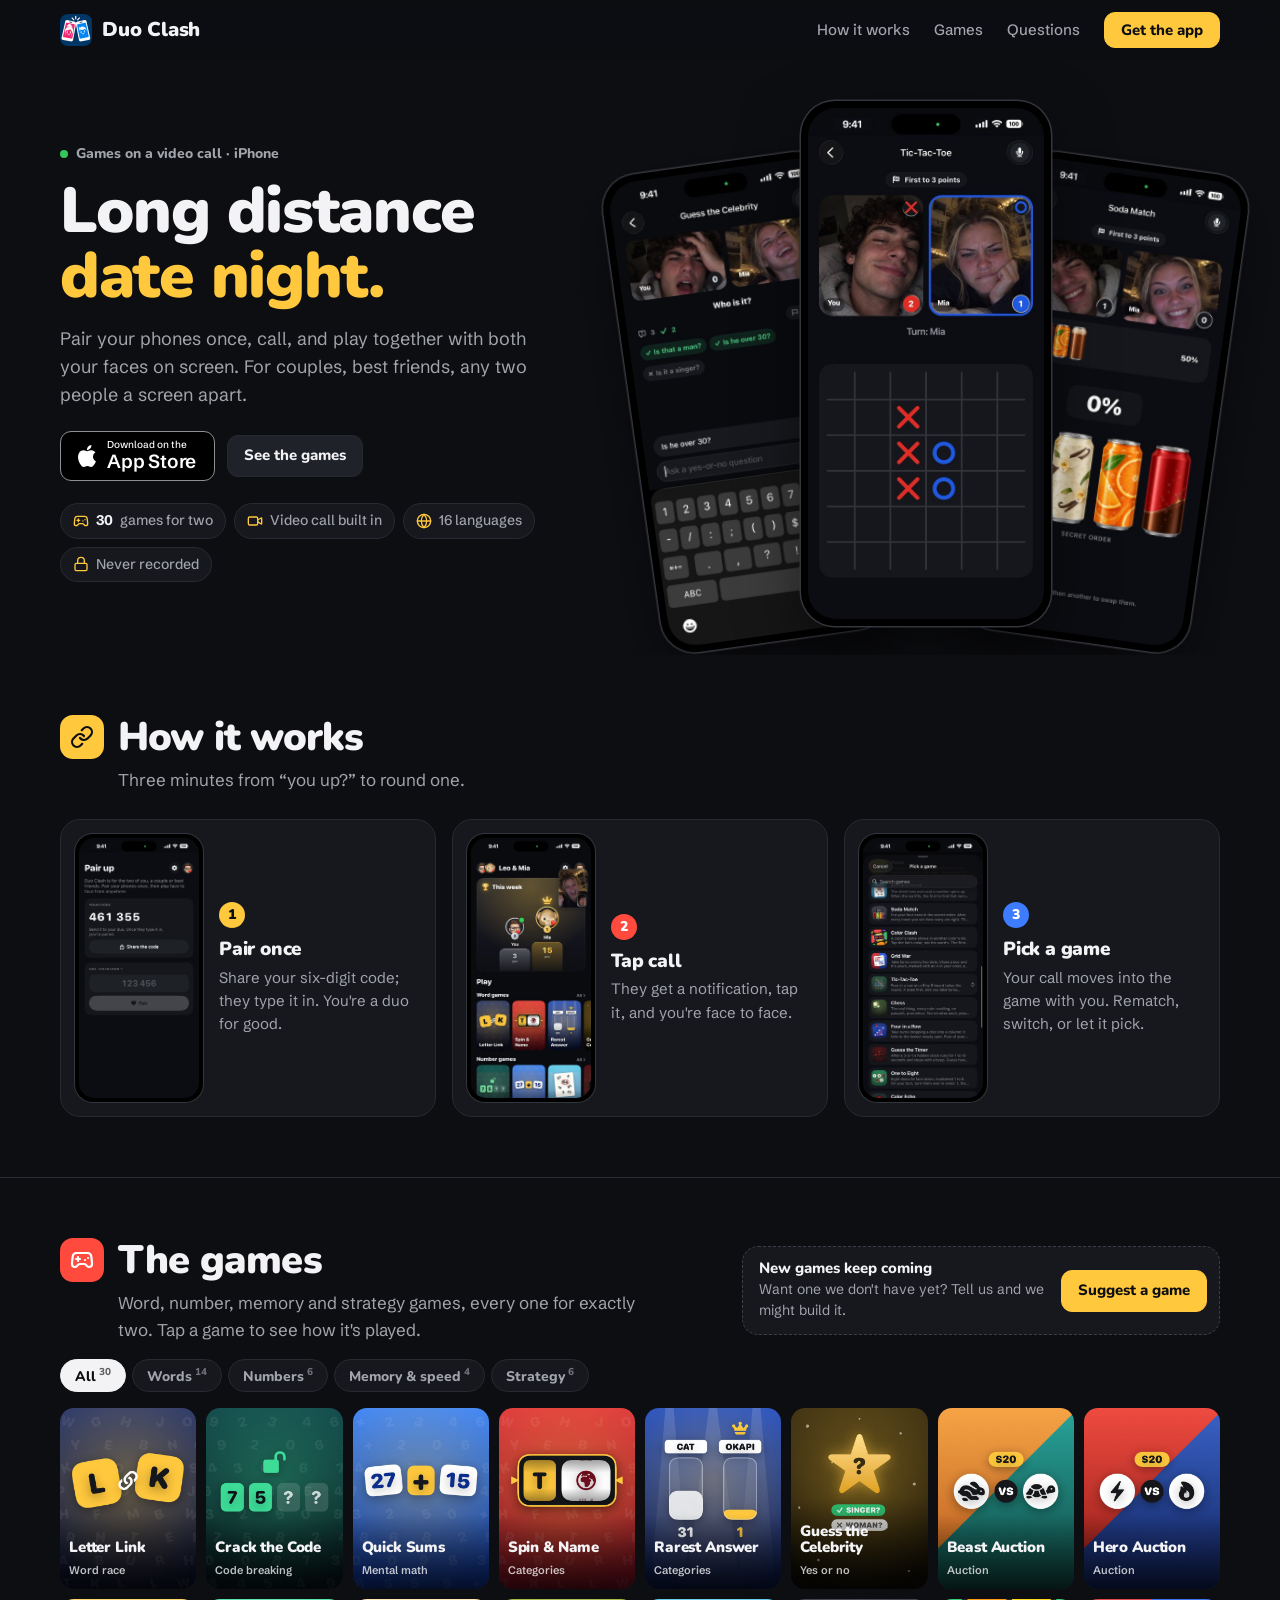
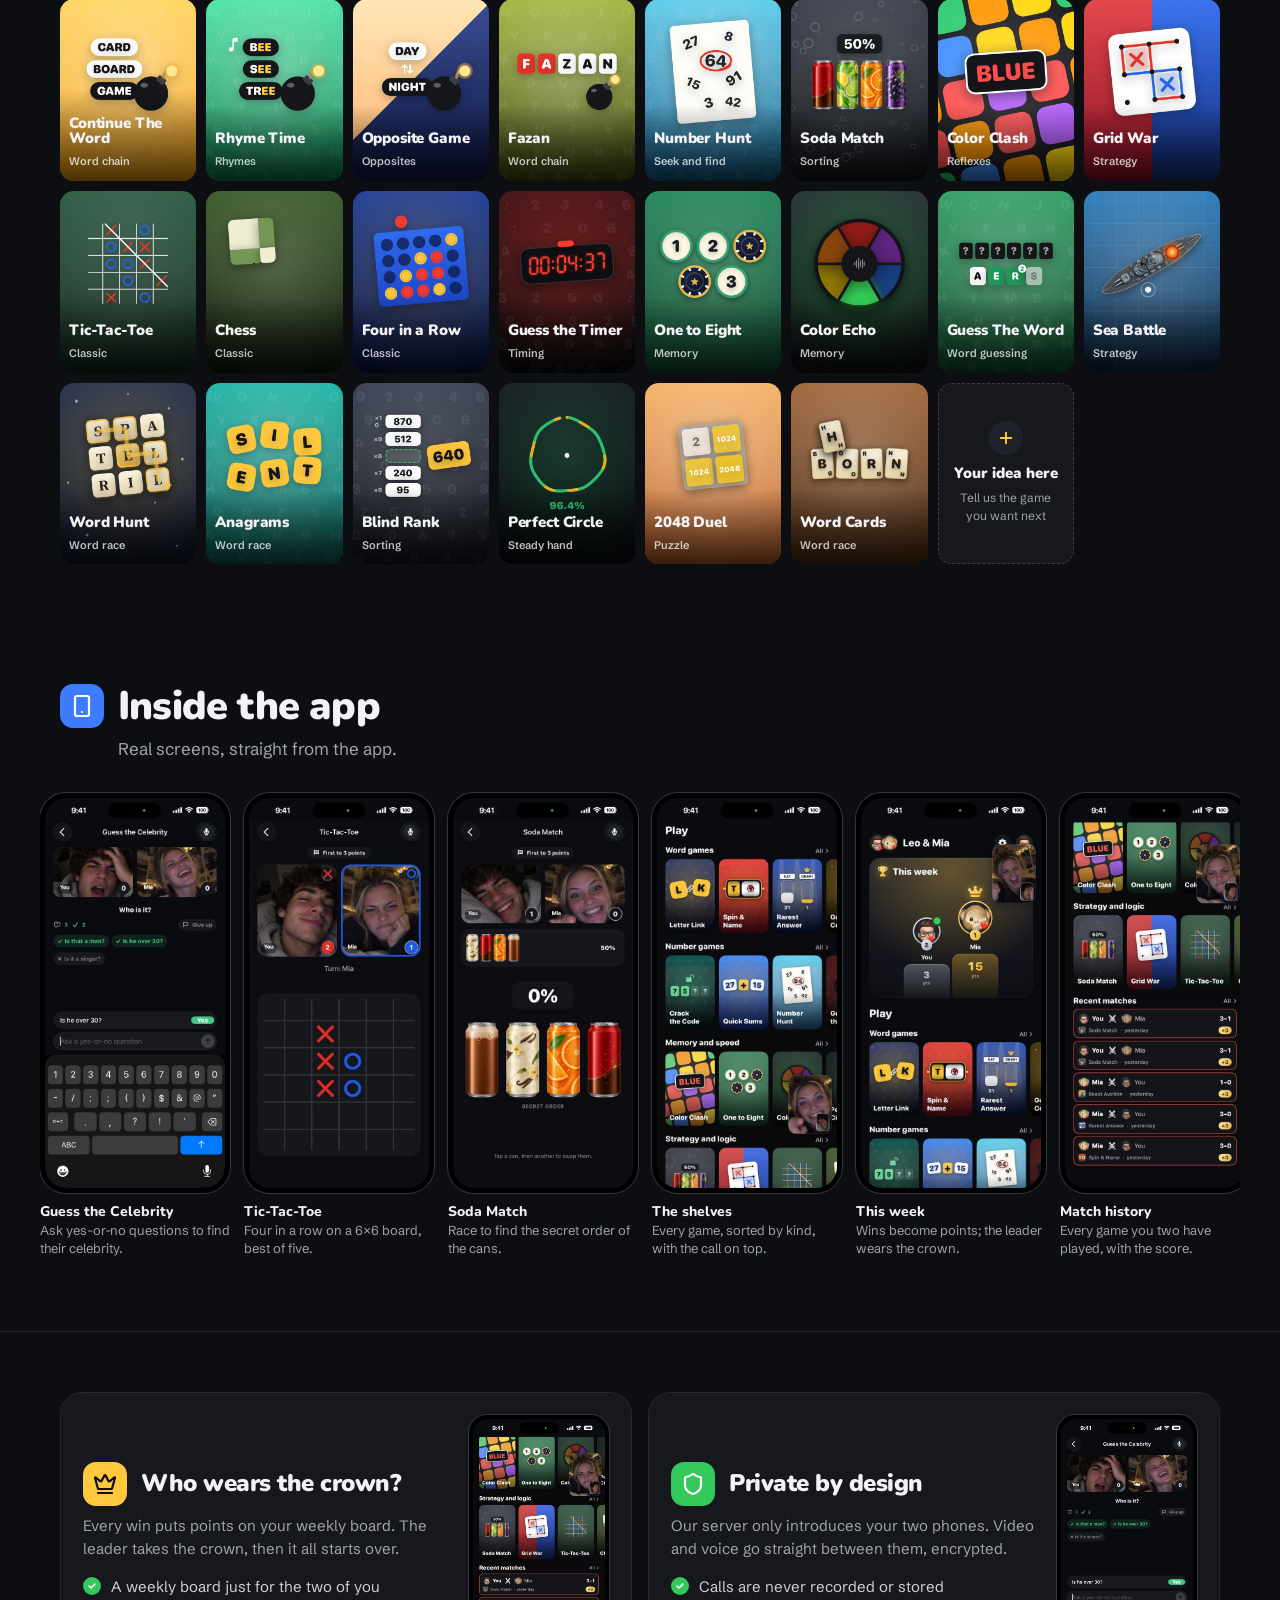
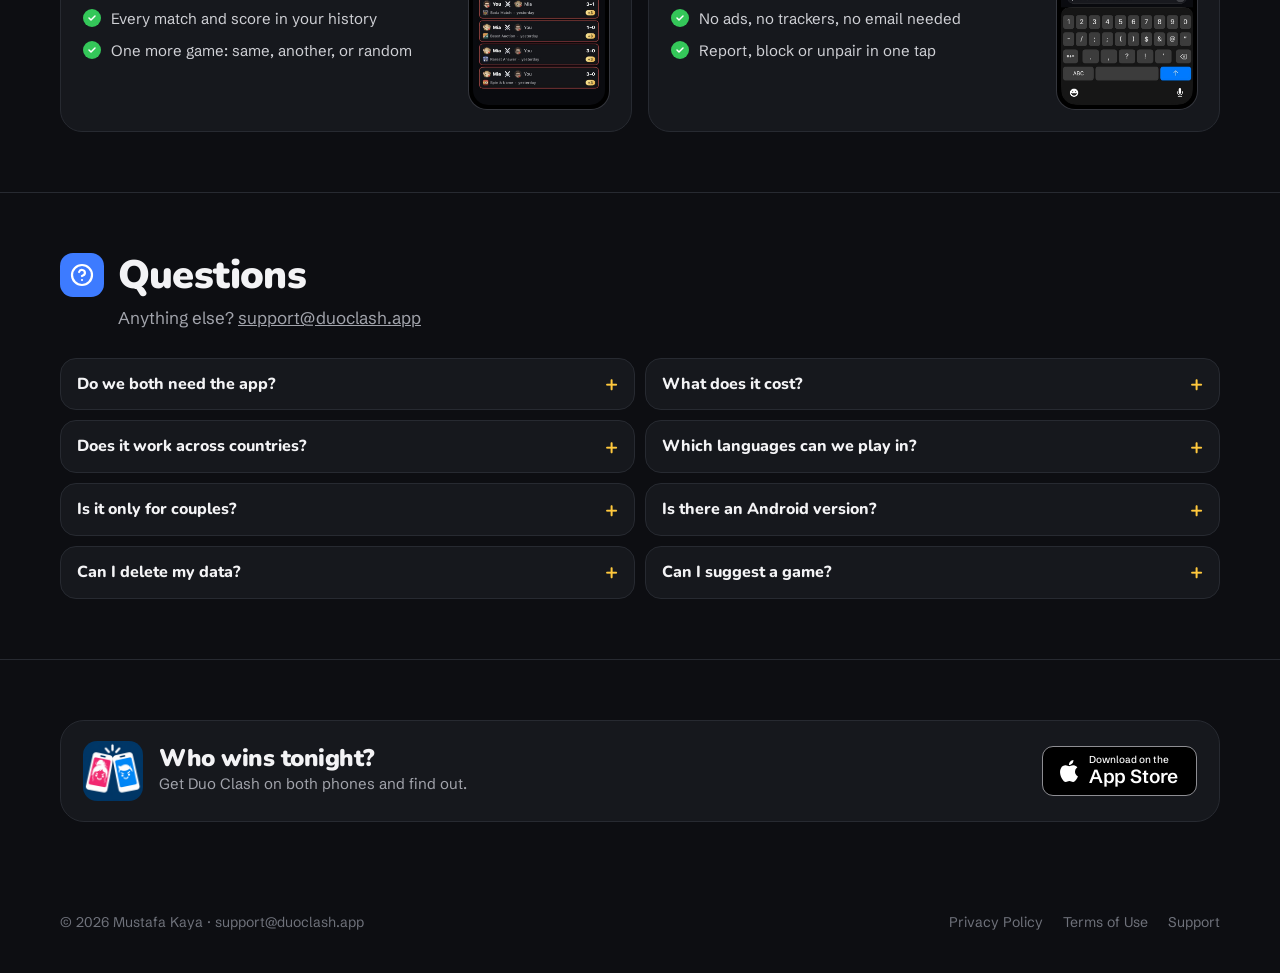
==== commit 07bf961e: "No labels on the hero phones; the suggest-a-game box sits beside the games title Co-Authored-By: Cla" ====
--- a/index.html
+++ b/index.html
@@ -18,7 +18,7 @@
 <link rel="preconnect" href="https://fonts.googleapis.com">
 <link rel="preconnect" href="https://fonts.gstatic.com" crossorigin>
 <link href="https://fonts.googleapis.com/css2?family=Nunito:wght@800;900&family=Schibsted+Grotesk:wght@400;500;600;700&display=swap" rel="stylesheet">
-<link rel="stylesheet" href="css/site.css?v=5">
+<link rel="stylesheet" href="css/site.css?v=6">
 </head>
 <body class="intro">
 
@@ -59,9 +59,6 @@
         <div class="phone"><img src="assets/screens/celebrity.jpg" alt="Guess the Celebrity in Duo Clash, both players on video"></div>
         <div class="phone"><img src="assets/screens/xox.jpg" alt="Tic-Tac-Toe in Duo Clash, both players on video"></div>
         <div class="phone"><img src="assets/screens/soda.jpg" alt="Soda Match in Duo Clash, both players on video"></div>
-        <span class="tag t1">Your face</span>
-        <span class="tag t2">Their face</span>
-        <span class="tag t3">The game, right under you</span>
       </div>
     </div>
   </div>
@@ -198,7 +195,7 @@
   </div>
 </footer>
 
-<script src="js/games.js?v=5"></script>
-<script src="js/site.js?v=5"></script>
+<script src="js/games.js?v=6"></script>
+<script src="js/site.js?v=6"></script>
 </body>
 </html>
--- a/css/site.css
+++ b/css/site.css
@@ -107,7 +107,8 @@
 .steps p { color: var(--dim); font-size: 15px; margin-top: 4px; }
 
 /* Games */
-.games-top { display: flex; justify-content: space-between; align-items: center; gap: 20px; flex-wrap: wrap; margin-bottom: 16px; }
+.games-top { display: grid; grid-template-columns: minmax(0, 1fr) auto; align-items: center; gap: 24px; margin-bottom: 16px; }
+.games-top .sub { max-width: 52ch; }
 .ask { display: flex; align-items: center; gap: 14px; background: var(--ink-2); border: 1px dashed #3a3d46; border-radius: 16px; padding: 12px 12px 12px 16px; }
 .ask p { font-size: 14px; color: var(--dim); max-width: 32ch; }
 .ask p b { color: var(--paper); display: block; font: 800 15px/1.3 var(--round); }
@@ -214,6 +215,7 @@
 .doc .mail { display: inline-block; margin: 10px 0 16px; padding: 12px 18px; border-radius: 10px; background: var(--yellow); color: var(--ink); text-decoration: none; font-weight: 700; }
 
 @media (max-width: 980px) {
+  .games-top { grid-template-columns: 1fr; }
   .hero .wrap { grid-template-columns: 1fr; }
   .fan { height: 460px; max-width: 560px; width: 100%; margin-inline: auto; }
   .steps, .duo { grid-template-columns: 1fr; }
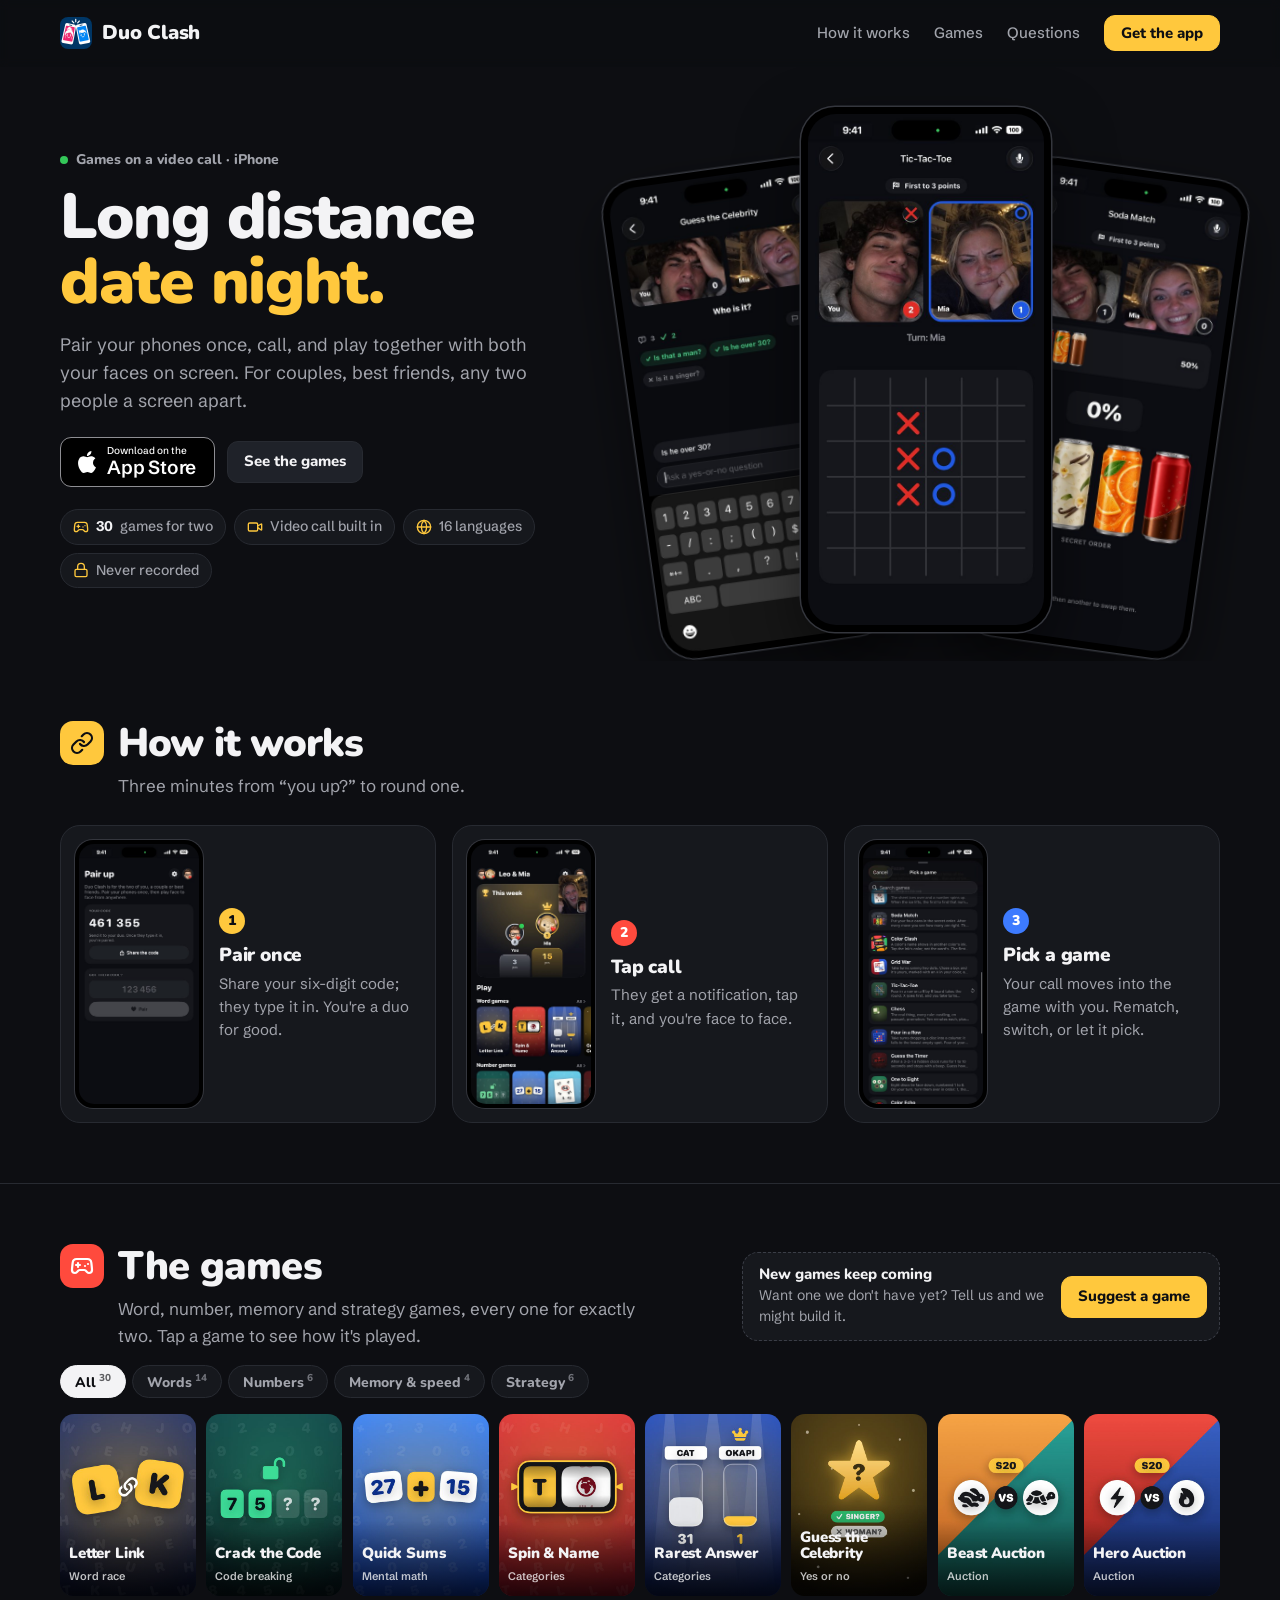
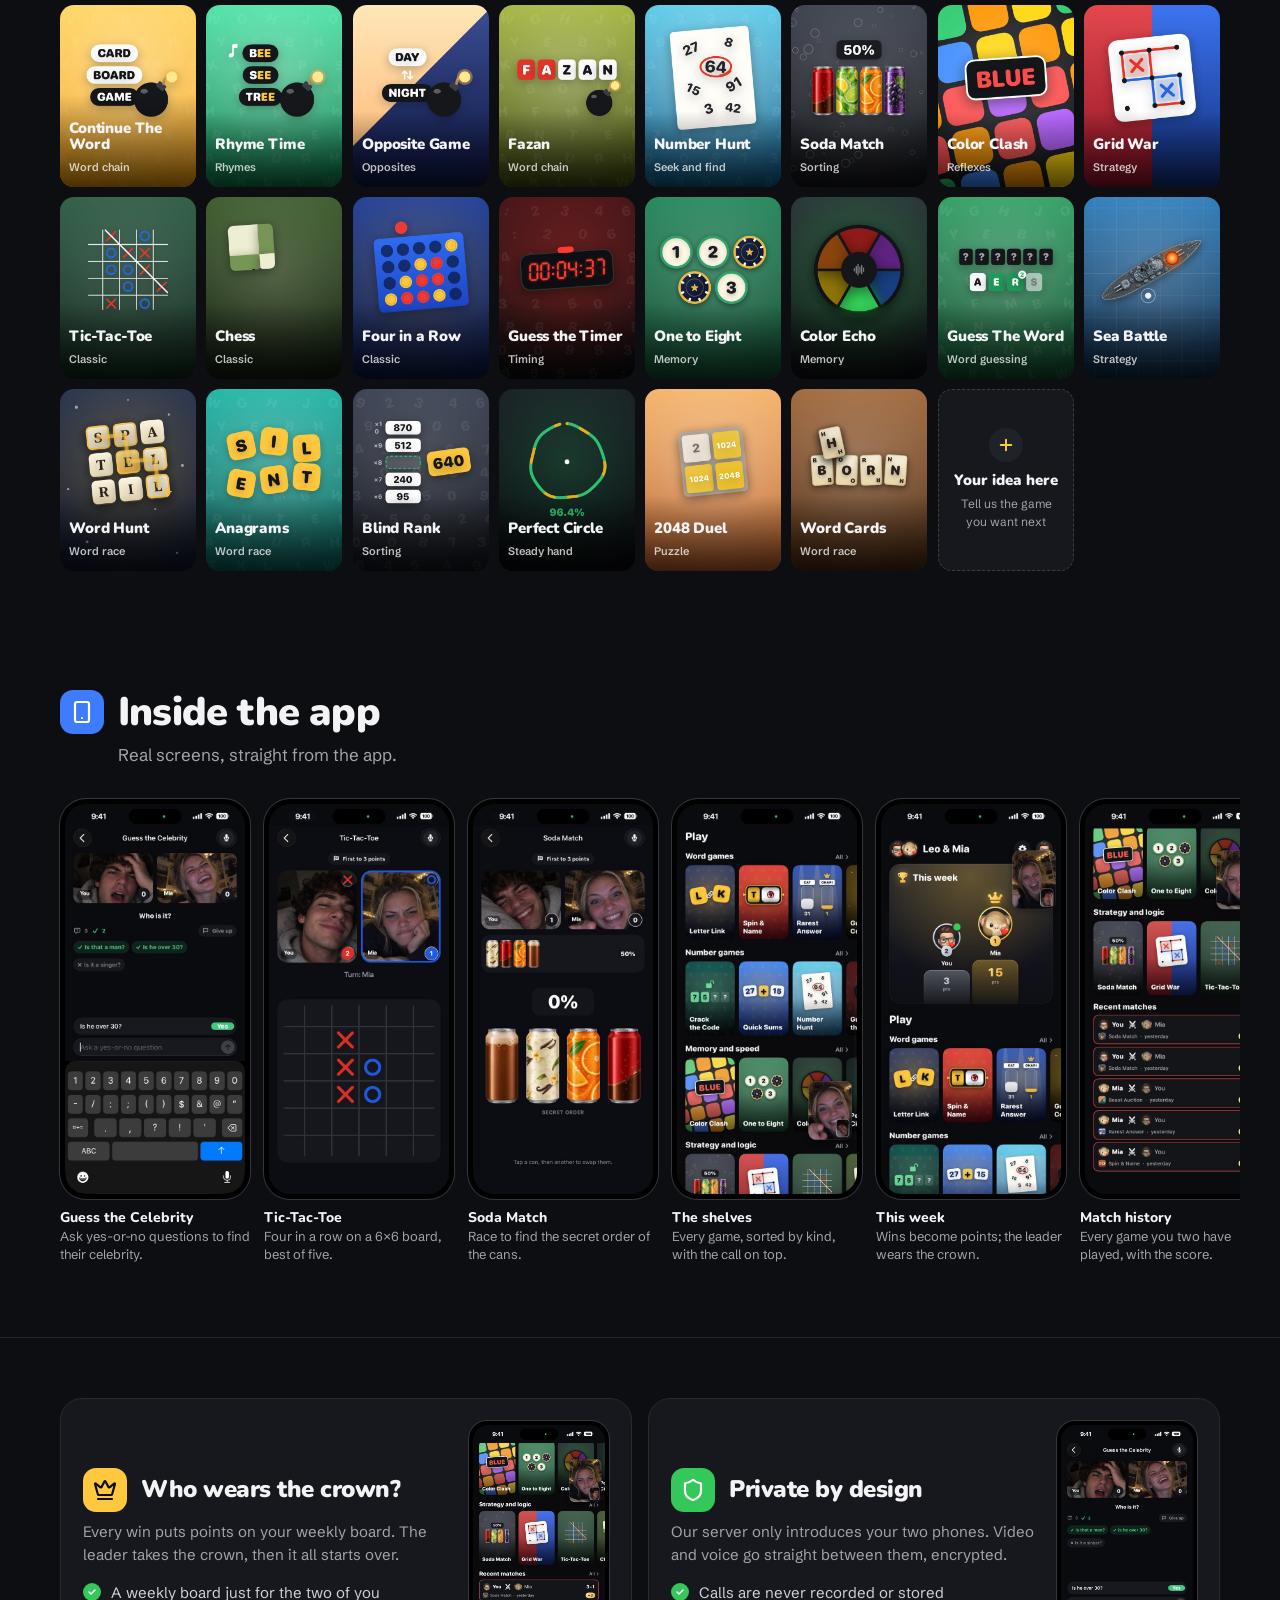
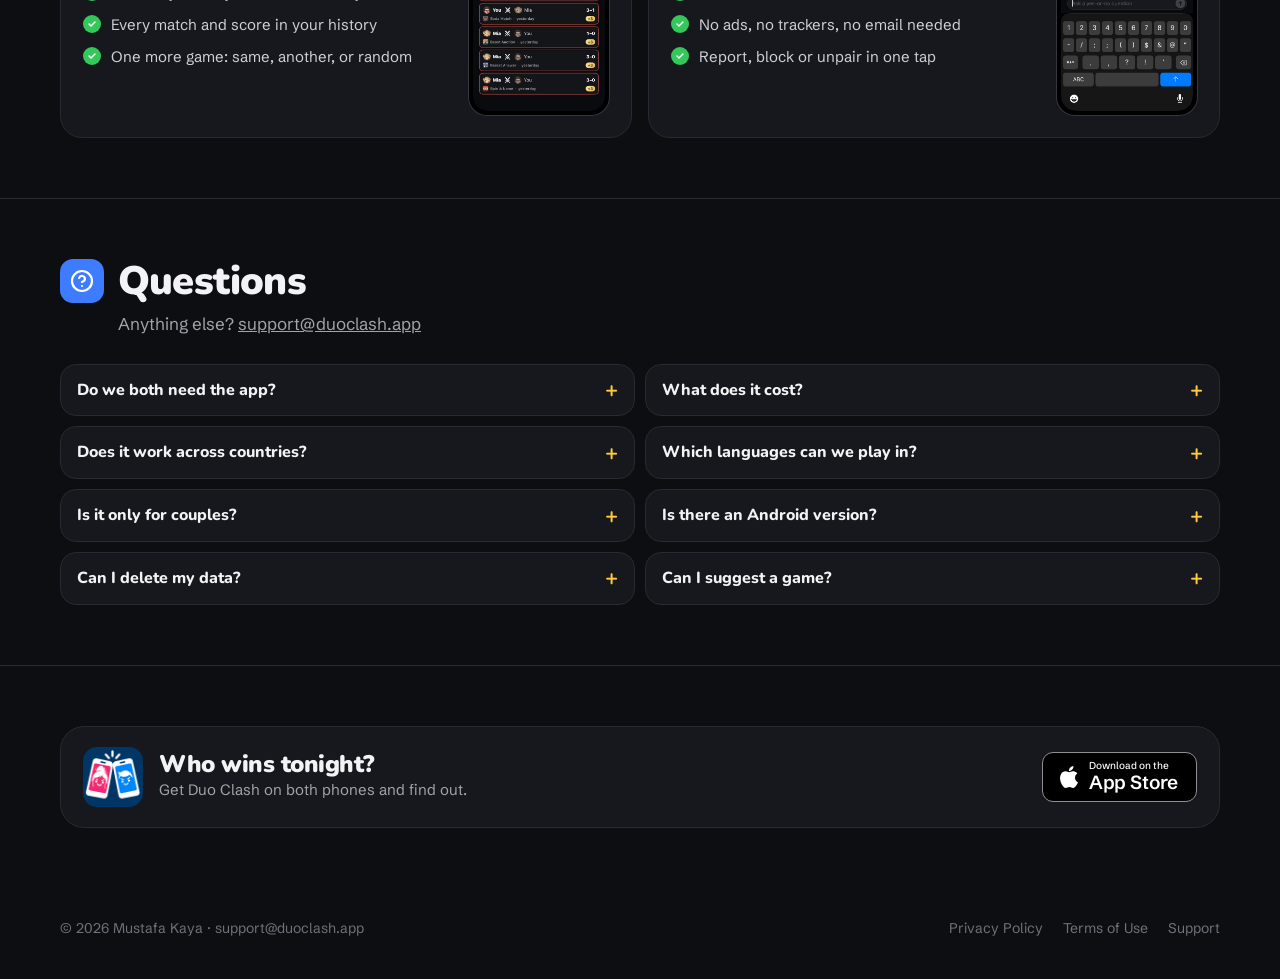
==== commit 3ba340a5: "Motion: header frosts over as you scroll, hero phones drift apart and lean to the pointer, posters c" ====
--- a/index.html
+++ b/index.html
@@ -18,7 +18,7 @@
 <link rel="preconnect" href="https://fonts.googleapis.com">
 <link rel="preconnect" href="https://fonts.gstatic.com" crossorigin>
 <link href="https://fonts.googleapis.com/css2?family=Nunito:wght@800;900&family=Schibsted+Grotesk:wght@400;500;600;700&display=swap" rel="stylesheet">
-<link rel="stylesheet" href="css/site.css?v=6">
+<link rel="stylesheet" href="css/site.css?v=7">
 </head>
 <body class="intro">
 
@@ -56,9 +56,11 @@
         </div>
       </div>
       <div class="fan">
+        <div class="tilt">
         <div class="phone"><img src="assets/screens/celebrity.jpg" alt="Guess the Celebrity in Duo Clash, both players on video"></div>
         <div class="phone"><img src="assets/screens/xox.jpg" alt="Tic-Tac-Toe in Duo Clash, both players on video"></div>
         <div class="phone"><img src="assets/screens/soda.jpg" alt="Soda Match in Duo Clash, both players on video"></div>
+        </div>
       </div>
     </div>
   </div>
@@ -195,7 +197,7 @@
   </div>
 </footer>
 
-<script src="js/games.js?v=6"></script>
-<script src="js/site.js?v=6"></script>
+<script src="js/games.js?v=7"></script>
+<script src="js/site.js?v=7"></script>
 </body>
 </html>
--- a/css/site.css
+++ b/css/site.css
@@ -58,9 +58,18 @@
 .btn.y:hover { background: #ffd666; }
 
 /* Header */
-.top { position: sticky; top: 0; z-index: 20; background: rgba(13,14,18,.9); backdrop-filter: saturate(1.4) blur(12px); -webkit-backdrop-filter: saturate(1.4) blur(12px); border-bottom: 1px solid transparent; transition: border-color .3s; }
-.top.scrolled { border-color: var(--line); }
-.top .wrap { display: flex; align-items: center; justify-content: space-between; height: 60px; gap: 16px; }
+.top {
+  --s: 0;
+  position: sticky; top: 0; z-index: 20;
+  background: rgba(13,14,18, calc(.15 + .55 * var(--s)));
+  backdrop-filter: blur(calc(4px + 20px * var(--s))) saturate(calc(1 + .8 * var(--s)));
+  -webkit-backdrop-filter: blur(calc(4px + 20px * var(--s))) saturate(calc(1 + .8 * var(--s)));
+  border-bottom: 1px solid rgba(255,255,255, calc(.09 * var(--s)));
+  box-shadow: 0 10px 30px rgba(0,0,0, calc(.35 * var(--s)));
+}
+.top .wrap { display: flex; align-items: center; justify-content: space-between; height: calc(66px - 10px * var(--s)); gap: 16px; }
+.brand img { transition: transform .4s var(--ease); }
+.brand:hover img { transform: rotate(-8deg) scale(1.08); }
 .brand { display: flex; align-items: center; gap: 10px; text-decoration: none; font: 900 20px/1 var(--round); letter-spacing: -.01em; }
 .brand img { width: 32px; height: 32px; border-radius: 8px; }
 .top nav { display: flex; align-items: center; gap: 24px; font-size: 15px; font-weight: 500; }
@@ -81,7 +90,9 @@
 .chips span { display: inline-flex; align-items: center; gap: 7px; font-size: 14px; font-weight: 500; color: var(--dim); background: var(--ink-2); border: 1px solid var(--line); border-radius: 999px; padding: 6px 12px; }
 .chips b { color: var(--paper); font-weight: 700; }
 
-.fan { position: relative; height: 520px; }
+.fan { position: relative; height: 520px; perspective: 1400px; }
+.fan .tilt { position: absolute; inset: 0; transform-style: preserve-3d; transform: rotateX(var(--rx, 0deg)) rotateY(var(--ry, 0deg)); transition: transform .6s var(--ease); }
+.fan .phone { transform: translate3d(0, var(--p, 0px), 0); will-change: transform; }
 .phone { position: absolute; width: 230px; border-radius: 34px; padding: 7px; background: #000; box-shadow: 0 0 0 1.5px #34363d, 0 24px 60px rgba(0,0,0,.5); }
 .phone img { border-radius: 28px; width: 100%; }
 .fan .phone:nth-child(1) { left: 0; top: 60px; rotate: -8deg; }
@@ -247,3 +258,31 @@
 dialog.game .close { display: grid; place-items: center; }
 dialog.game .nav button { display: inline-flex; align-items: center; gap: 4px; }
 .poster.soon .plus svg.i { width: 18px; height: 18px; stroke-width: 2.6; }
+
+/* Motion that answers the scroll and the pointer */
+.title .ico { transition: transform .7s cubic-bezier(.3, 1.6, .5, 1), opacity .5s; }
+.title.reveal:not(.seen) .ico { transform: scale(.4) rotate(-20deg); opacity: 0; }
+.title h2 { transition: clip-path .8s var(--ease) .1s; clip-path: inset(0 0 0 0); }
+.title.reveal:not(.seen) h2 { clip-path: inset(0 100% 0 0); }
+.steps article:nth-child(2) { transition-delay: .1s; }
+.steps article:nth-child(3) { transition-delay: .2s; }
+.steps article .shot { transition: transform .8s var(--ease) .15s; }
+.steps article.reveal:not(.seen) .shot { transform: translateY(24px) rotate(-4deg) scale(.94); }
+.steps article:hover .shot { transform: rotate(-2deg) scale(1.03); }
+.poster.rv { opacity: 0; translate: 0 26px; scale: .94; transition: opacity .6s var(--ease) var(--d, 0s), translate .7s var(--ease) var(--d, 0s), scale .7s var(--ease) var(--d, 0s), transform .25s var(--ease); }
+.poster.rv.seen { opacity: 1; translate: 0 0; scale: 1; }
+.poster { transform: perspective(700px) rotateX(var(--tx, 0deg)) rotateY(var(--ty, 0deg)); }
+.poster:hover { transform: perspective(700px) rotateX(var(--tx, 0deg)) rotateY(var(--ty, 0deg)) translateY(-4px); box-shadow: 0 18px 40px rgba(0,0,0,.45); }
+.poster img { transition: scale .5s var(--ease); }
+.poster:hover img { scale: 1.06; }
+.panel .shot, .strip .shot { transition: transform .5s var(--ease); }
+.panel:hover .shot { transform: rotate(2deg) translateY(-4px); }
+.strip figure:hover .shot { transform: translateY(-6px); }
+.chips span { transition: border-color .3s, transform .3s var(--ease); }
+.chips span:hover { border-color: #3a3d46; transform: translateY(-2px); }
+.store, .btn { transition: transform .25s var(--ease), background .2s, border-color .2s, box-shadow .25s; }
+.btn.y:hover { box-shadow: 0 8px 22px rgba(255,200,61,.25); transform: translateY(-1px); }
+@media (prefers-reduced-motion: reduce) {
+  .title.reveal .ico, .title.reveal h2, .steps .shot, .poster.rv { transform: none !important; clip-path: none !important; opacity: 1 !important; translate: none !important; scale: none !important; }
+}
+@media (min-width: 981px) { .strip { scroll-snap-type: none; } }
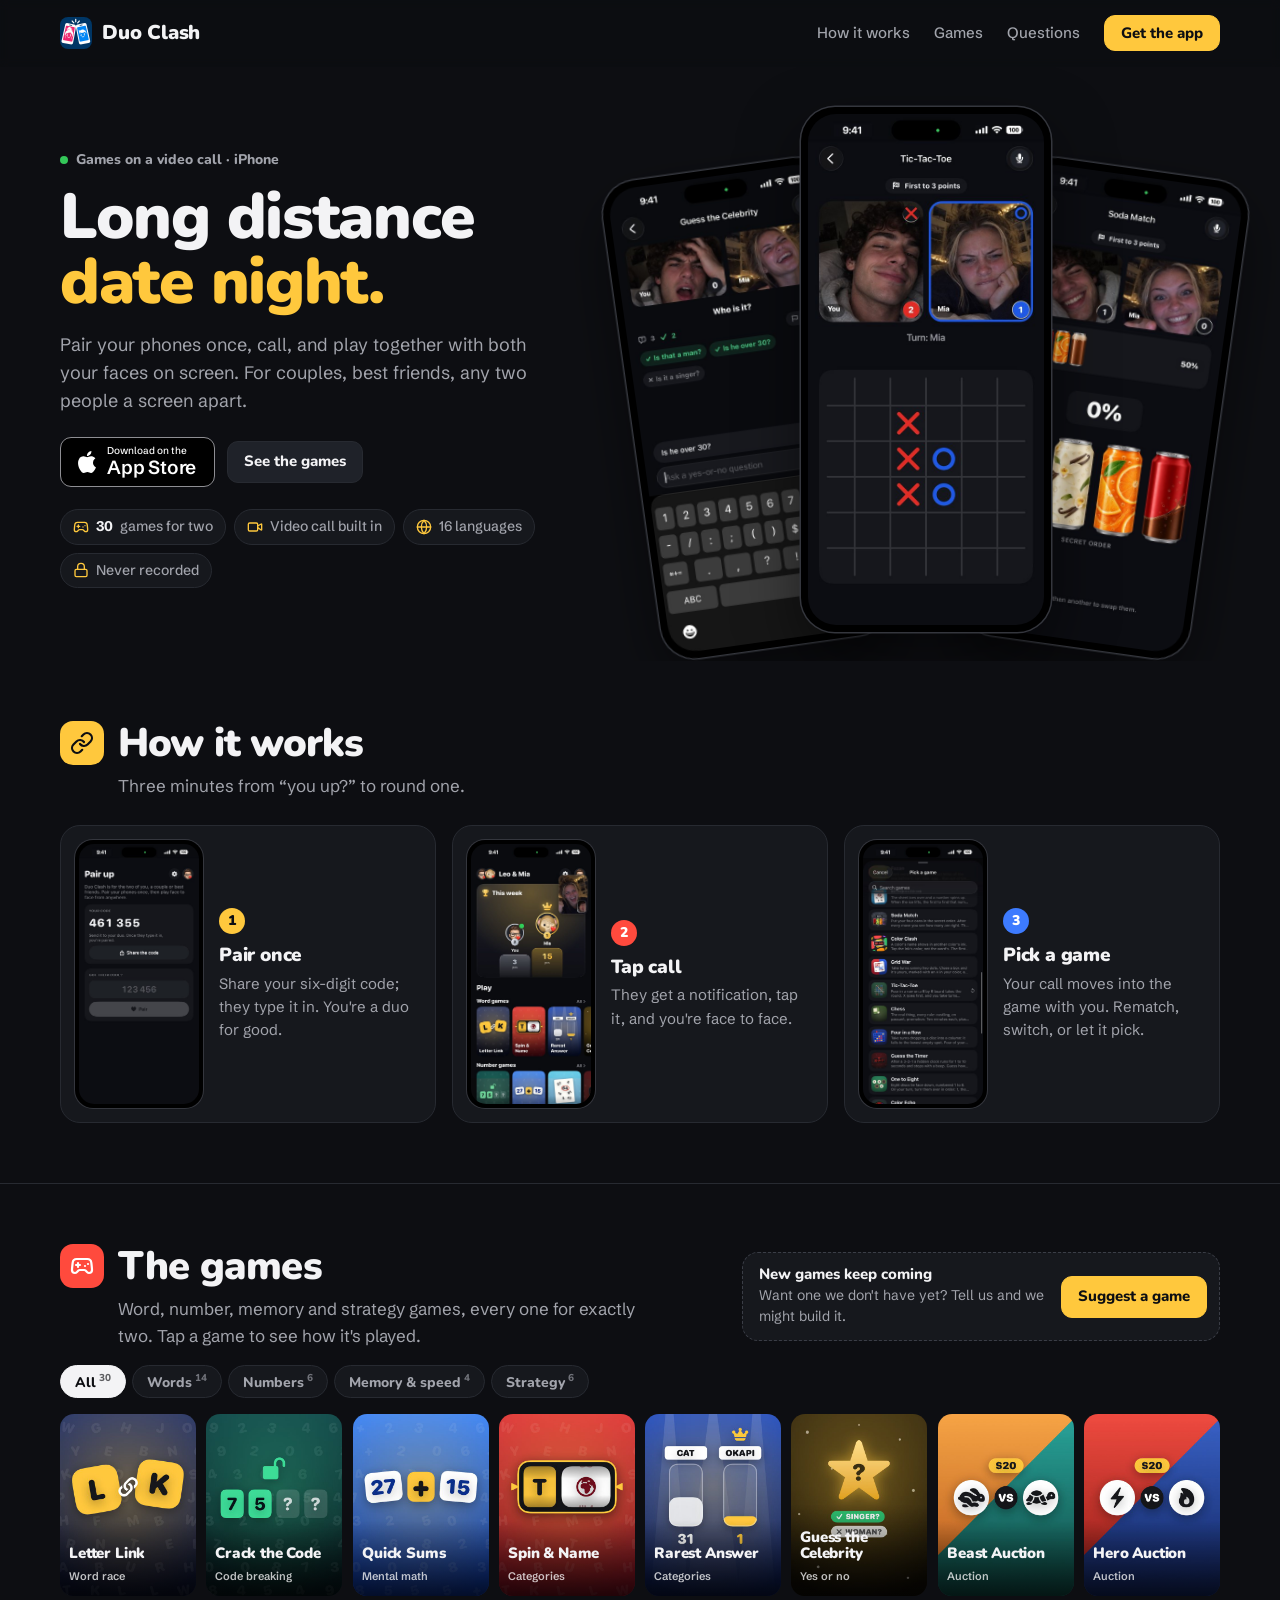
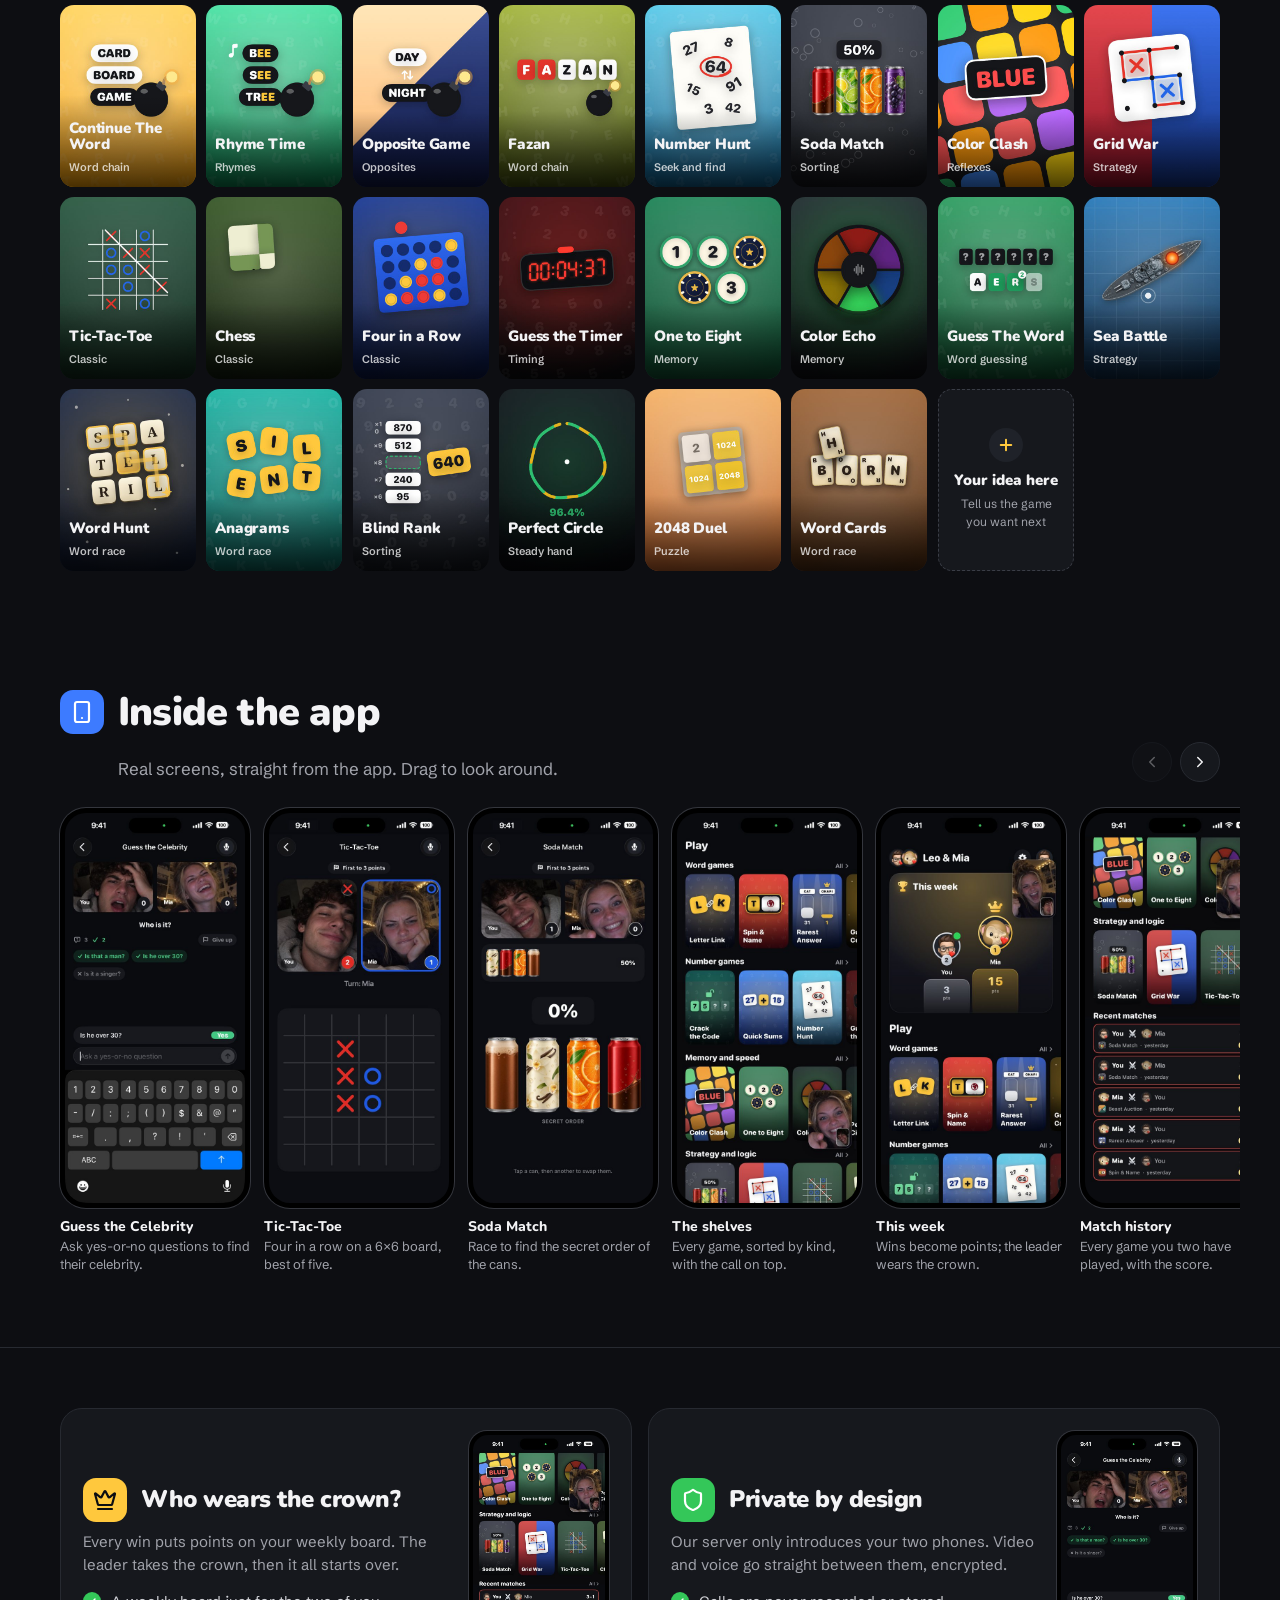
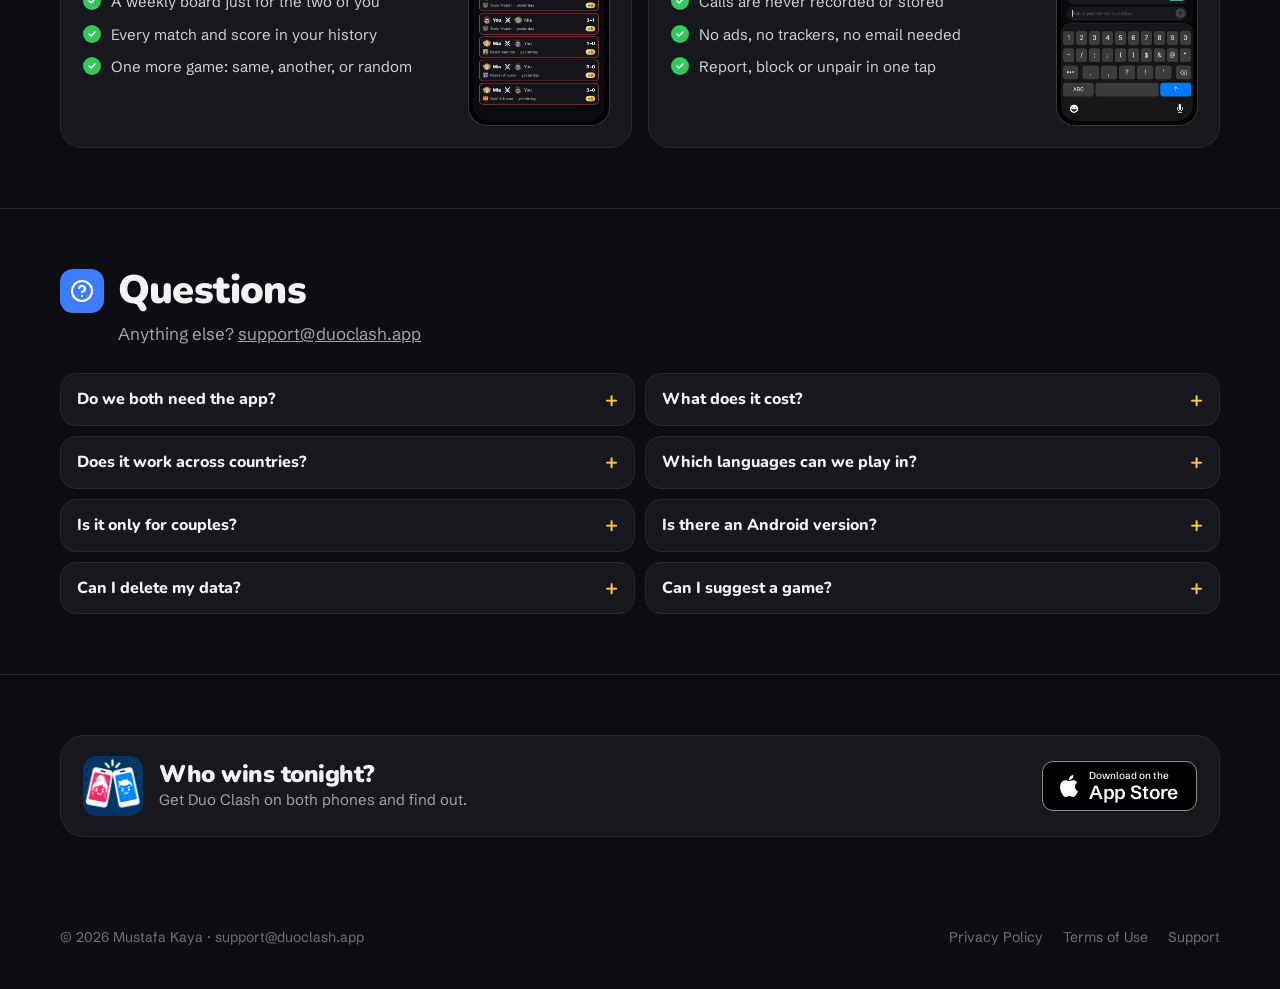
==== commit f405c869: "Screen strip: drag it with the mouse (it glides on), arrows beside the title, and the page no longer" ====
--- a/index.html
+++ b/index.html
@@ -18,7 +18,7 @@
 <link rel="preconnect" href="https://fonts.googleapis.com">
 <link rel="preconnect" href="https://fonts.gstatic.com" crossorigin>
 <link href="https://fonts.googleapis.com/css2?family=Nunito:wght@800;900&family=Schibsted+Grotesk:wght@400;500;600;700&display=swap" rel="stylesheet">
-<link rel="stylesheet" href="css/site.css?v=7">
+<link rel="stylesheet" href="css/site.css?v=10">
 </head>
 <body class="intro">
 
@@ -126,7 +126,8 @@
   <section>
     <div class="wrap">
       <div class="title reveal"><span class="ico b"><svg viewBox="0 0 24 24"><rect width="14" height="20" x="5" y="2" rx="2" ry="2"/><path d="M12 18h.01"/></svg></span><h2>Inside the app</h2></div>
-      <p class="sub reveal">Real screens, straight from the app.</p>
+      <div class="strip-top"><p class="sub reveal" style="margin-bottom:0">Real screens, straight from the app. Drag to look around.</p>
+        <div class="arrows"><button data-strip="-1" aria-label="Previous screens"><svg class="i" viewBox="0 0 24 24"><path d="m15 18-6-6 6-6"/></svg></button><button data-strip="1" aria-label="Next screens"><svg class="i" viewBox="0 0 24 24"><path d="m9 18 6-6-6-6"/></svg></button></div></div>
       <div class="strip reveal">
         <figure><div class="shot"><img src="assets/screens/celebrity.jpg" alt="" loading="lazy"></div><figcaption>Guess the Celebrity<span>Ask yes-or-no questions to find their celebrity.</span></figcaption></figure>
         <figure><div class="shot"><img src="assets/screens/xox.jpg" alt="" loading="lazy"></div><figcaption>Tic-Tac-Toe<span>Four in a row on a 6×6 board, best of five.</span></figcaption></figure>
@@ -197,7 +198,7 @@
   </div>
 </footer>
 
-<script src="js/games.js?v=7"></script>
-<script src="js/site.js?v=7"></script>
+<script src="js/games.js?v=10"></script>
+<script src="js/site.js?v=10"></script>
 </body>
 </html>
--- a/css/site.css
+++ b/css/site.css
@@ -285,4 +285,15 @@
 @media (prefers-reduced-motion: reduce) {
   .title.reveal .ico, .title.reveal h2, .steps .shot, .poster.rv { transform: none !important; clip-path: none !important; opacity: 1 !important; translate: none !important; scale: none !important; }
 }
-@media (min-width: 981px) { .strip { scroll-snap-type: none; } }
+
+
+/* The strip: drag with the mouse, arrows beside the title */
+.strip { cursor: grab; user-select: none; -webkit-user-select: none; scroll-snap-type: none; }
+.strip.dragging { cursor: grabbing; }
+.strip img { pointer-events: none; }
+.strip-top { display: flex; align-items: flex-end; justify-content: space-between; gap: 16px; margin-bottom: 22px; }
+.arrows { display: flex; gap: 8px; }
+.arrows button { width: 40px; height: 40px; border-radius: 50%; border: 1px solid var(--line); background: var(--ink-2); cursor: pointer; display: grid; place-items: center; transition: background .2s, opacity .2s, transform .2s var(--ease); }
+.arrows button:hover:not(:disabled) { background: var(--ink-3); transform: scale(1.06); }
+.arrows button:disabled { opacity: .35; cursor: default; }
+.arrows svg.i { width: 18px; height: 18px; }
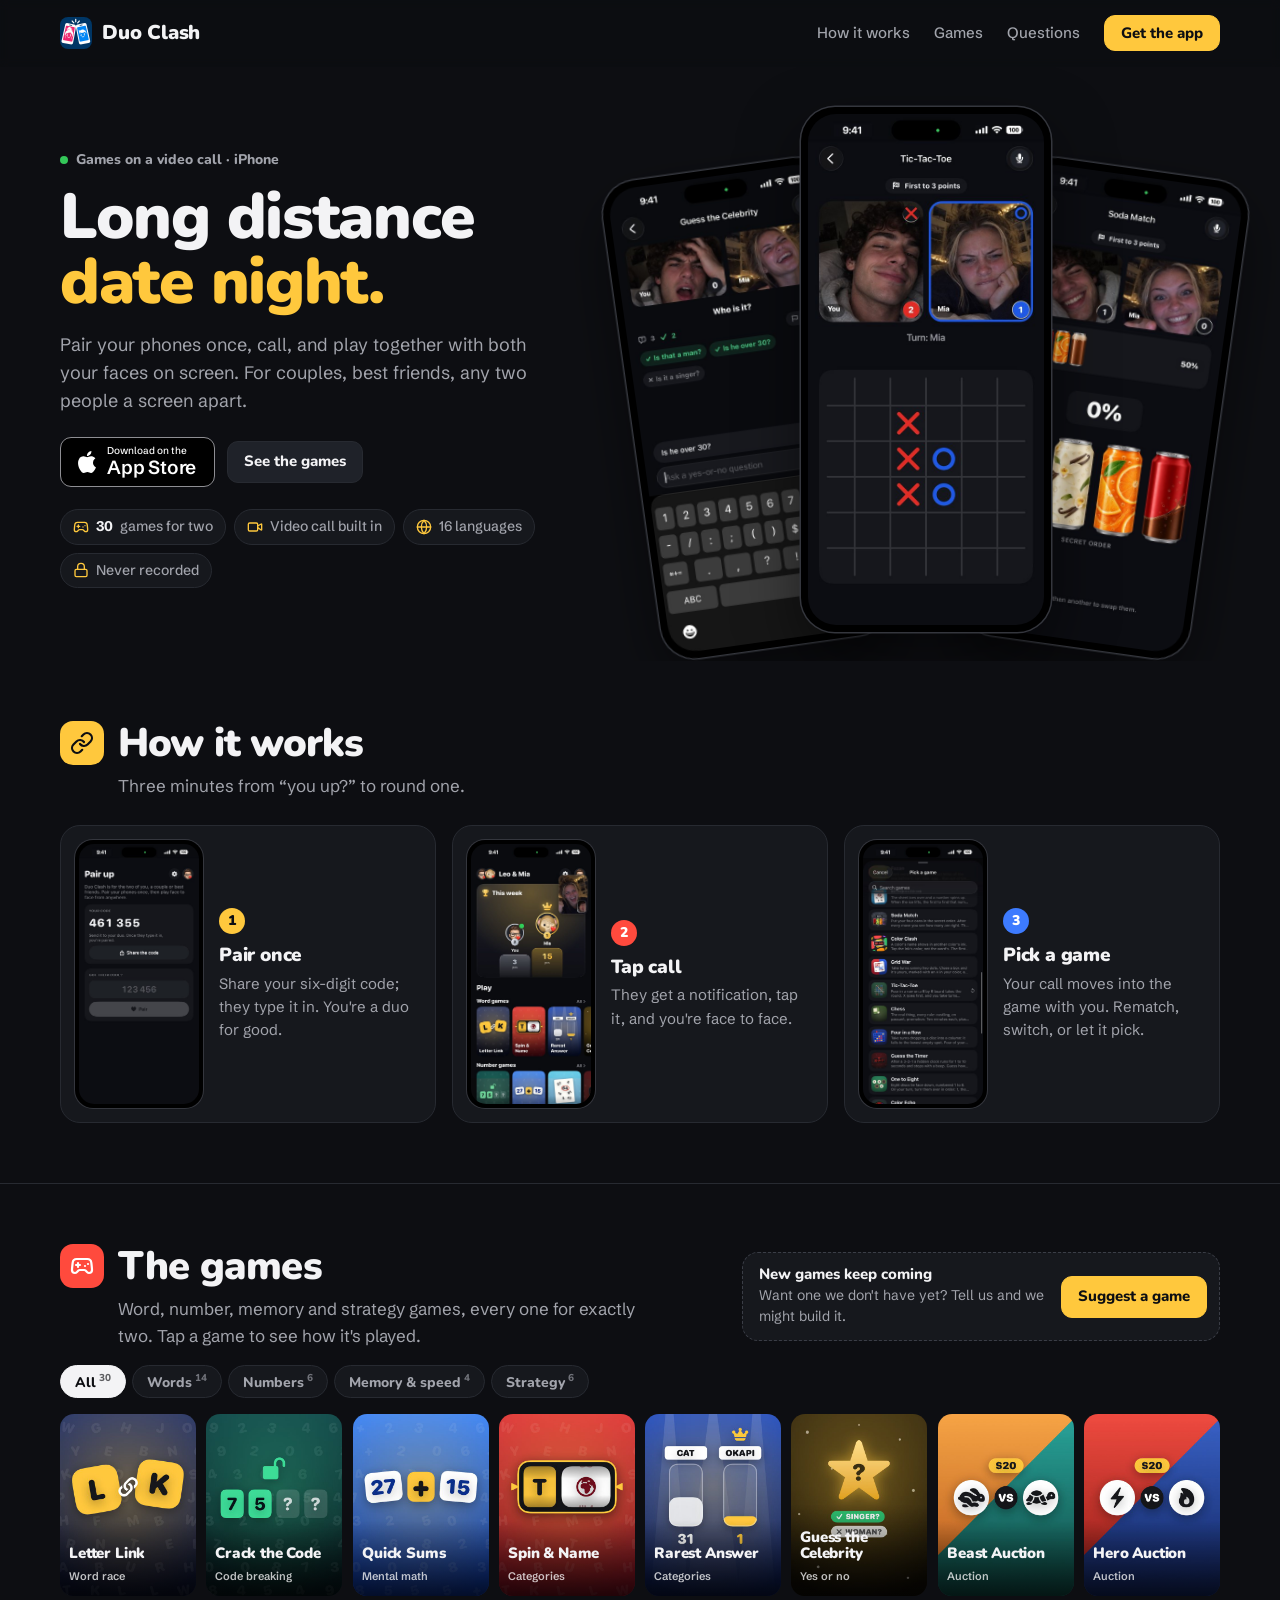
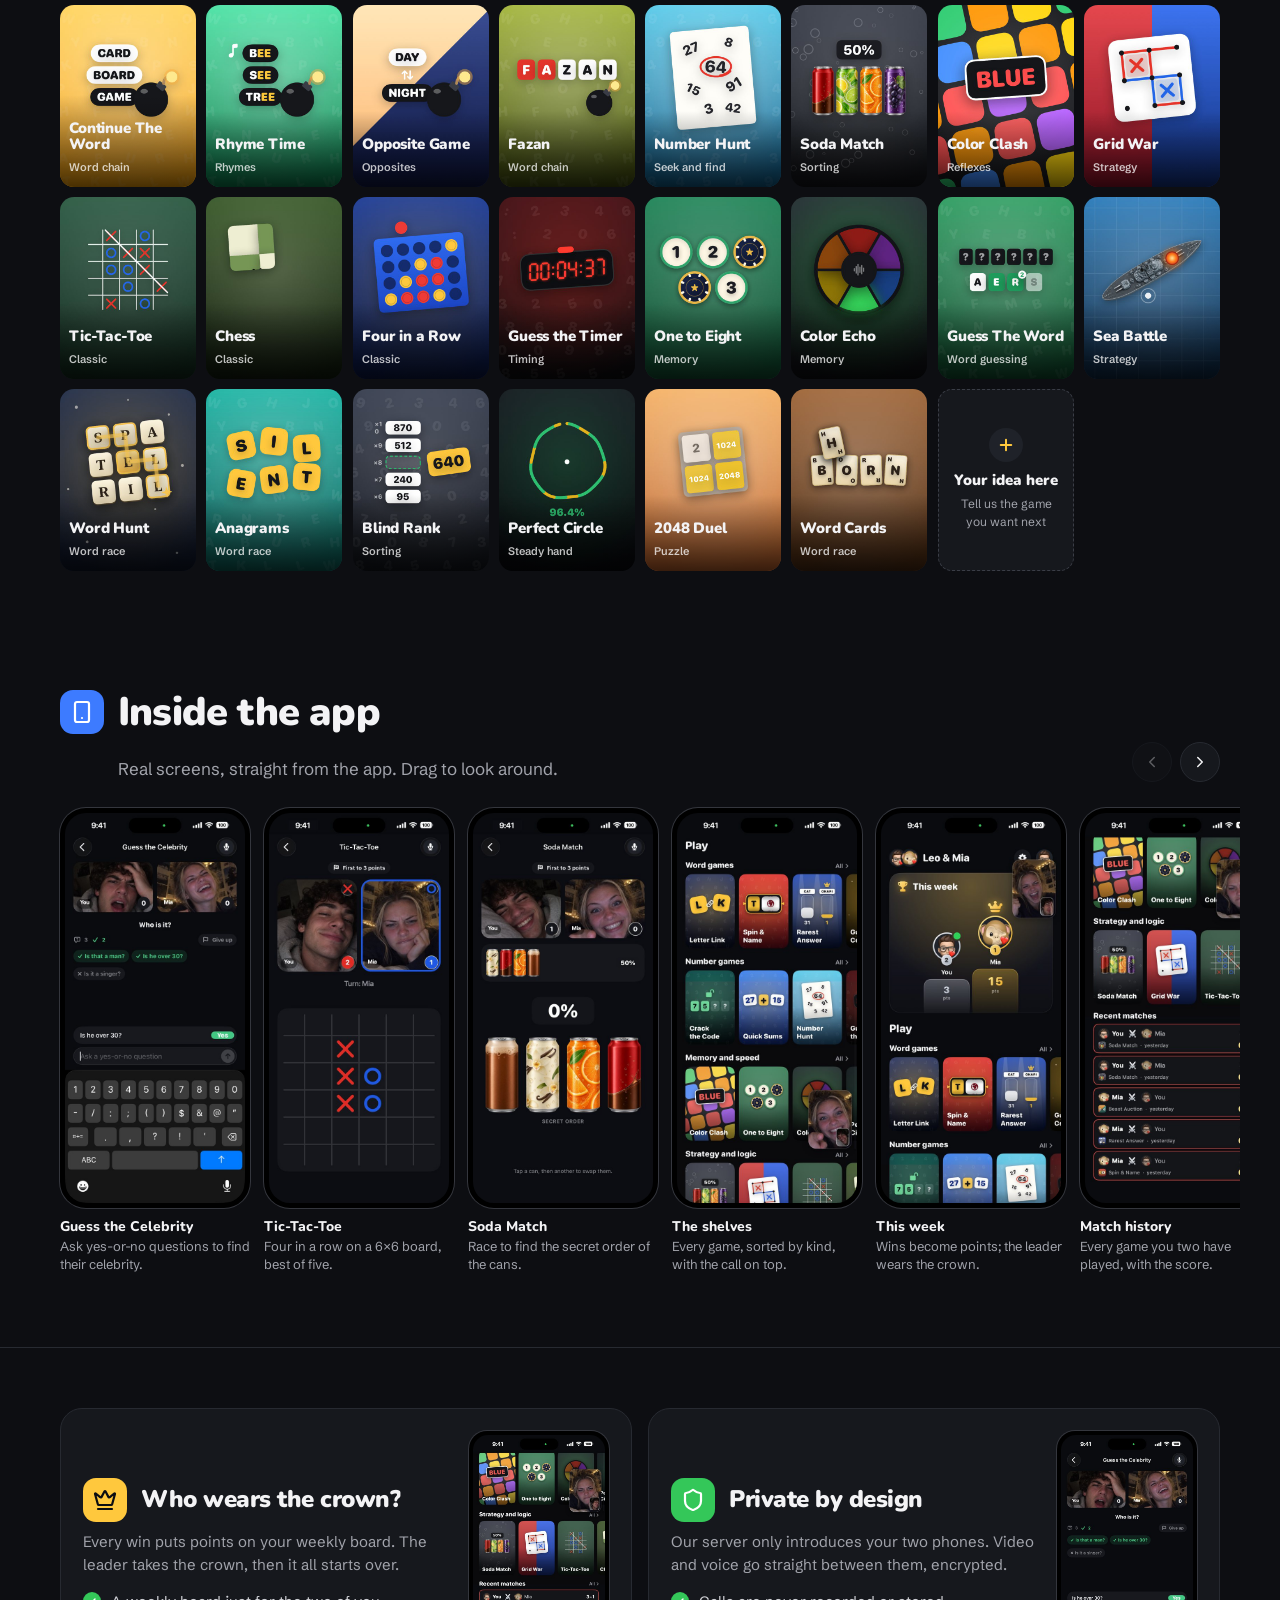
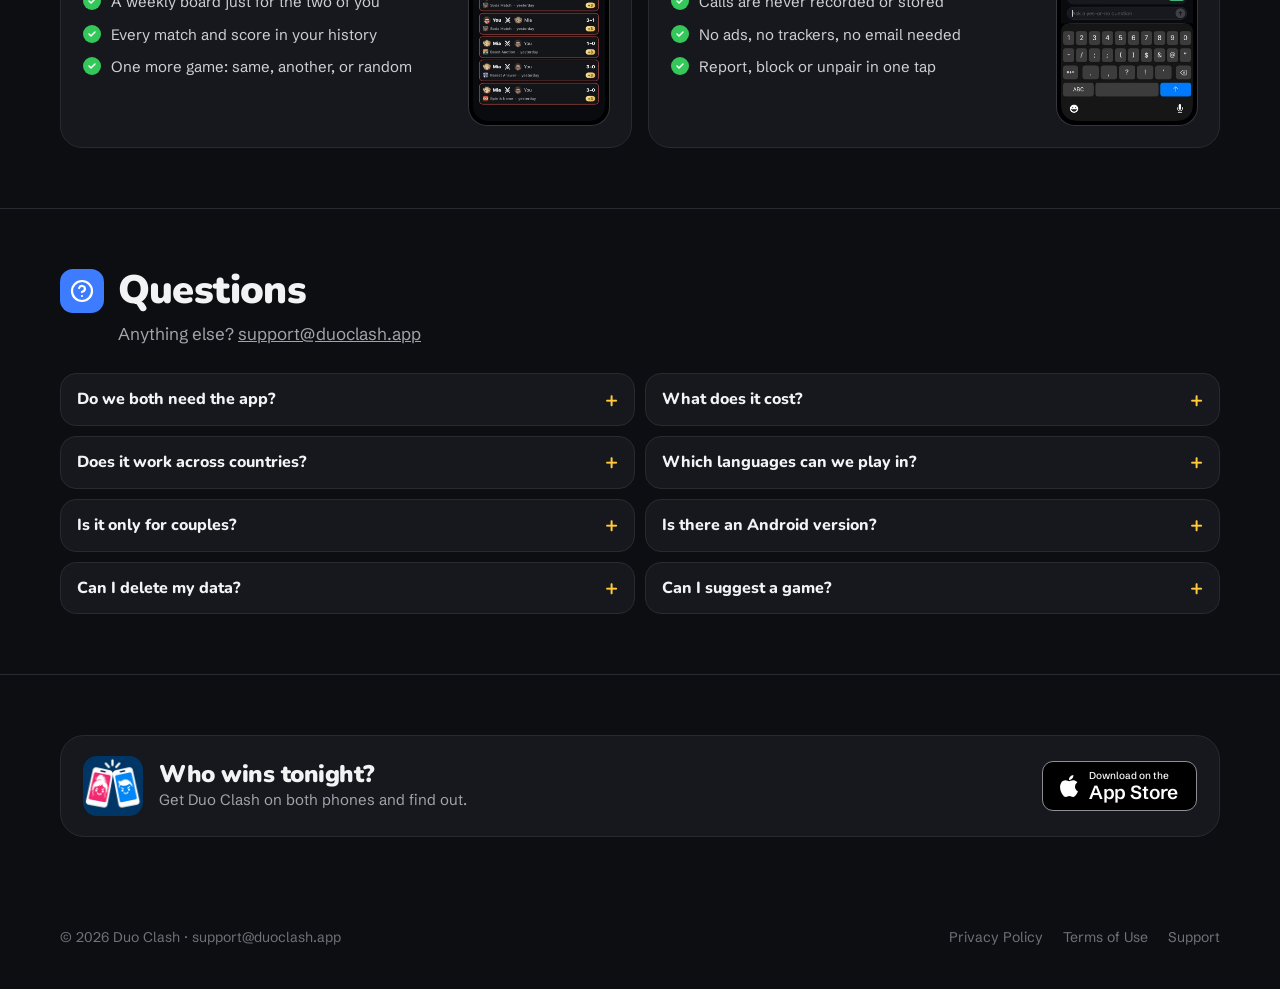
==== commit 80c64fe7: "Footer: © 2026 Duo Clash Co-Authored-By: Claude Opus 5.5 <noreply@anthropic.com>" ====
--- a/index.html
+++ b/index.html
@@ -193,7 +193,7 @@
 
 <footer>
   <div class="wrap">
-    <span>© 2026 Mustafa Kaya · <a href="mailto:support@duoclash.app">support@duoclash.app</a></span>
+    <span>© 2026 Duo Clash · <a href="mailto:support@duoclash.app">support@duoclash.app</a></span>
     <nav><a href="privacy.html">Privacy Policy</a><a href="terms.html">Terms of Use</a><a href="support.html">Support</a></nav>
   </div>
 </footer>
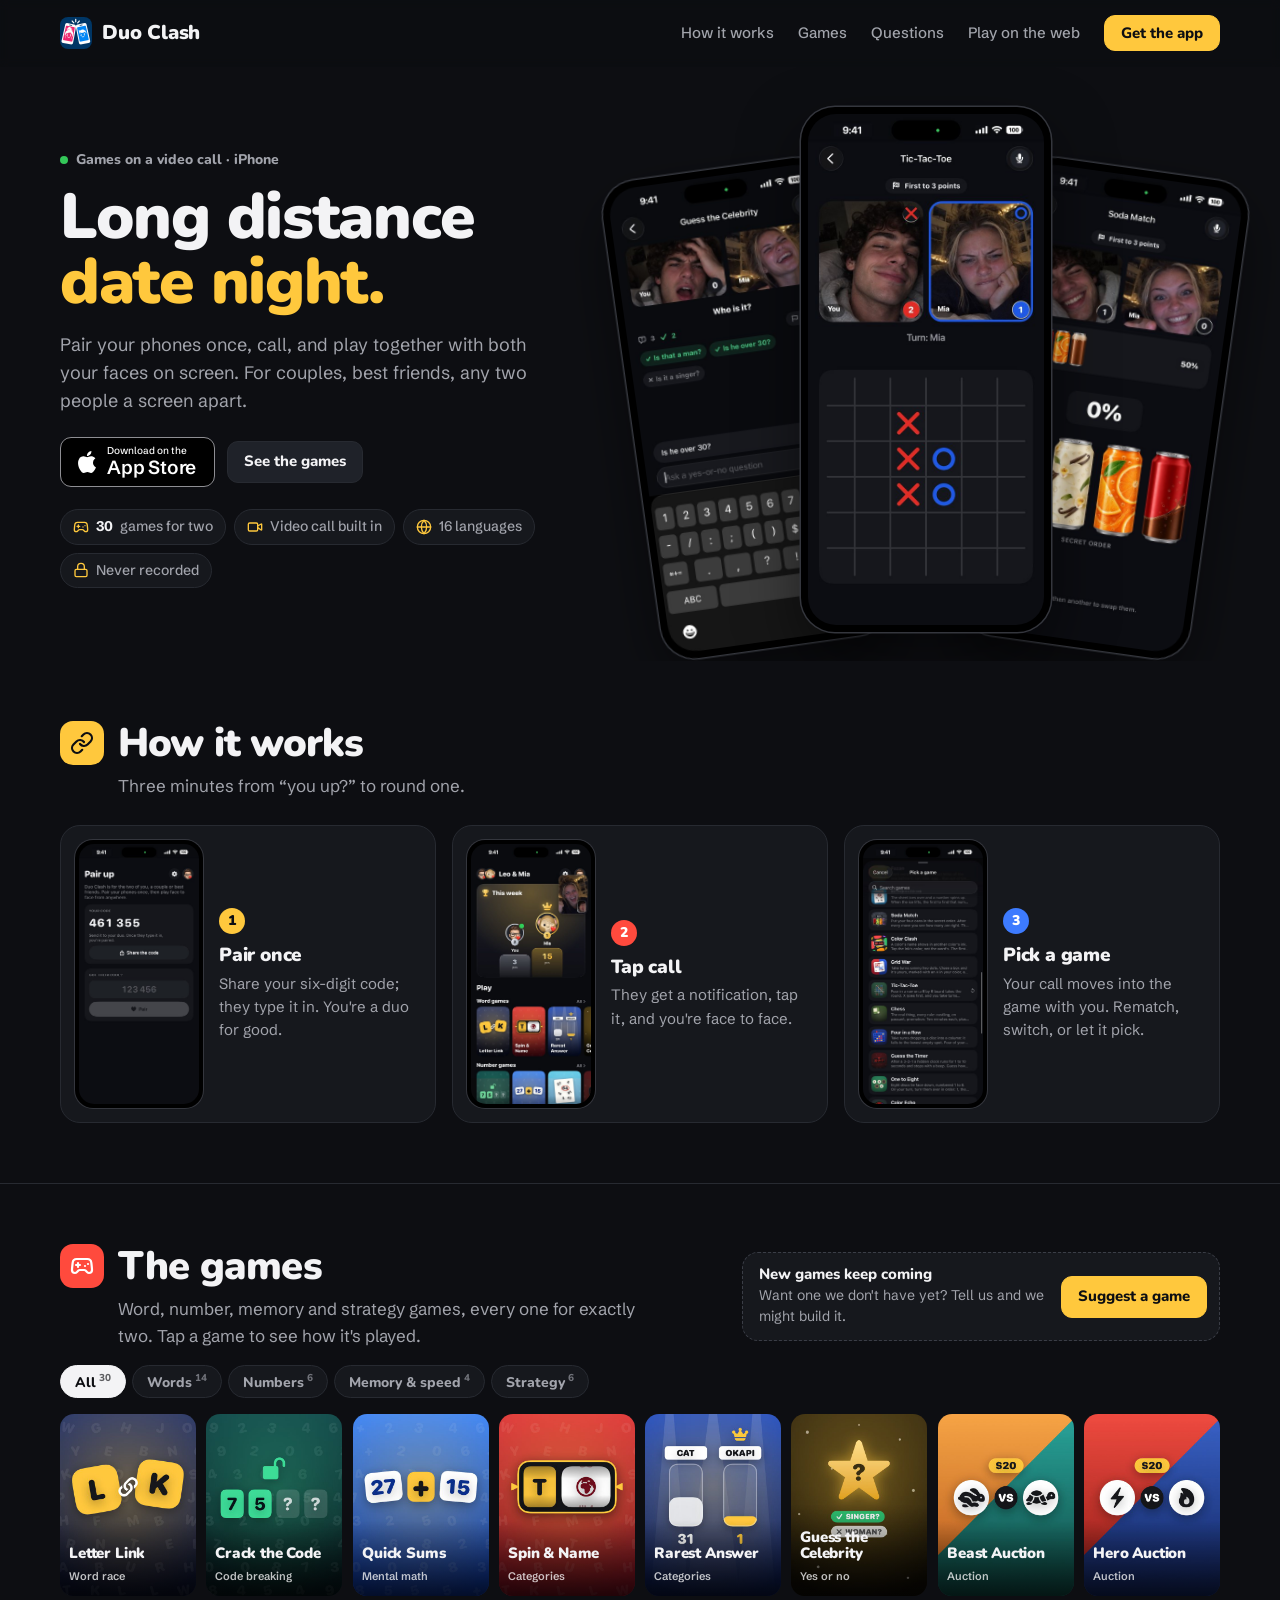
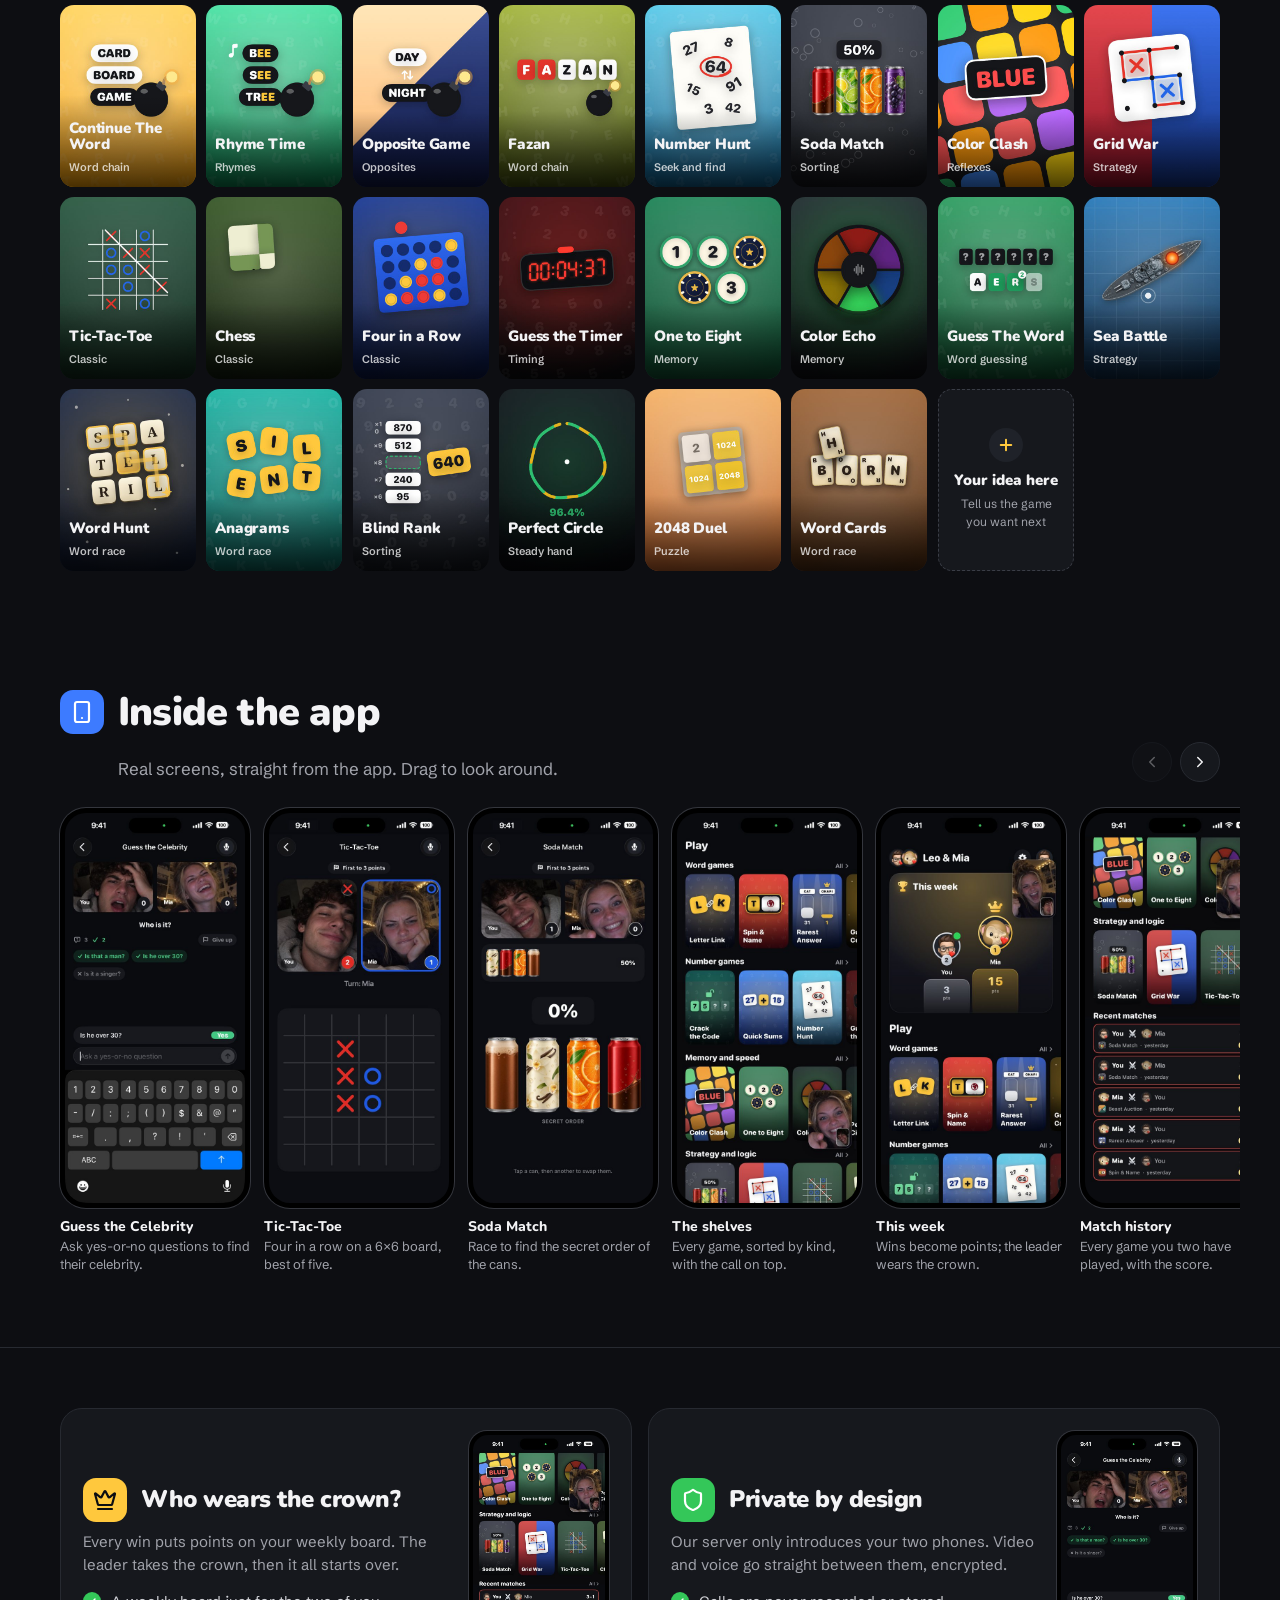
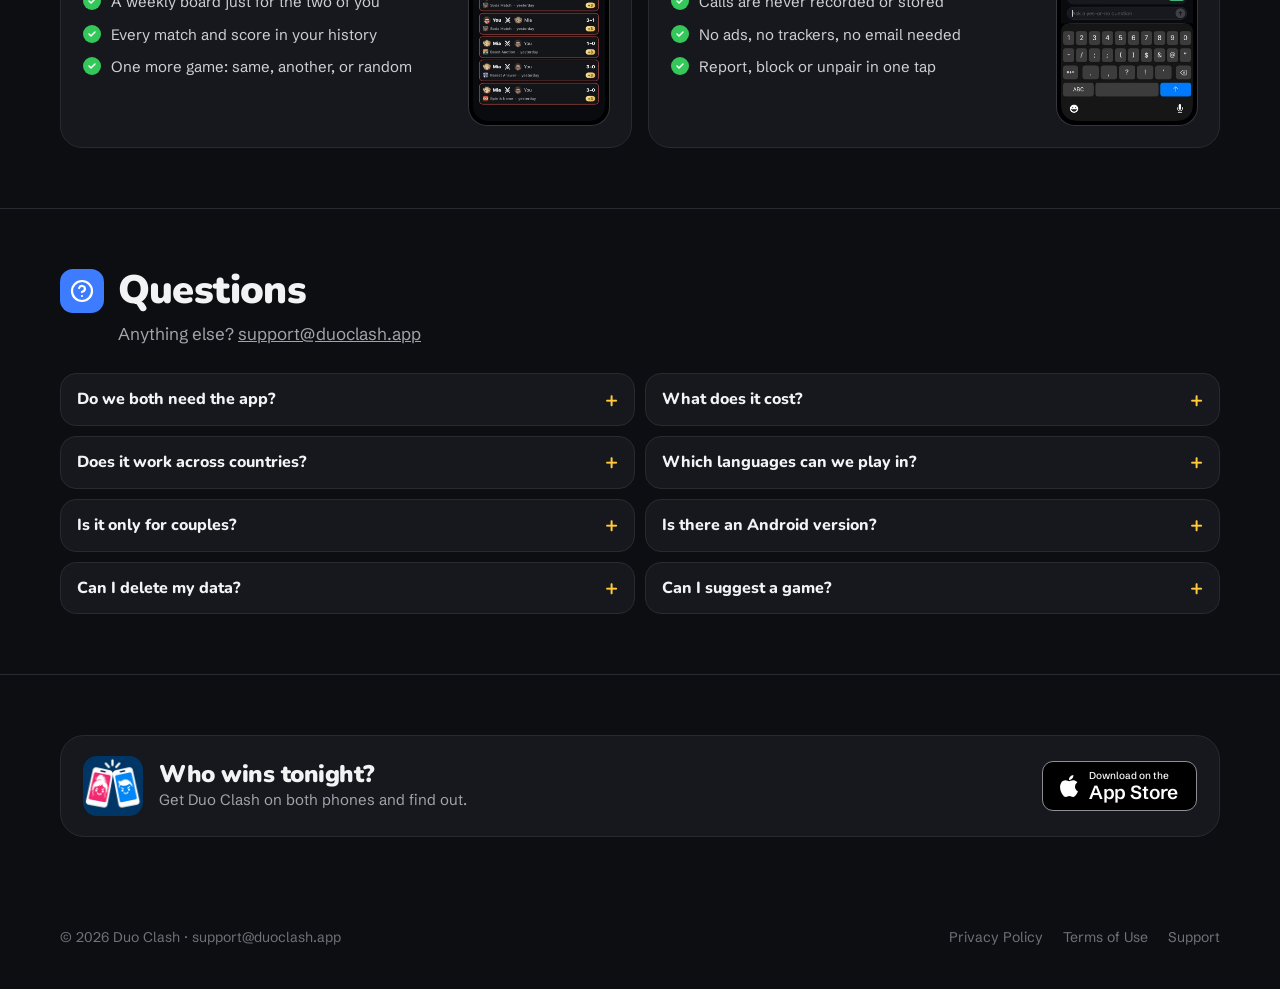
==== commit 9b2c97d3: "Play on the web: duoclash.app/play pairs with the iPhone app's accounts, plays Tic-Tac-Toe and Four " ====
--- a/index.html
+++ b/index.html
@@ -29,6 +29,7 @@
       <a href="#how">How it works</a>
       <a href="#games">Games</a>
       <a href="#questions">Questions</a>
+      <a href="play/">Play on the web</a>
       <a class="btn y" href="https://apps.apple.com/app/id6820255172">Get the app</a>
     </nav>
   </div>
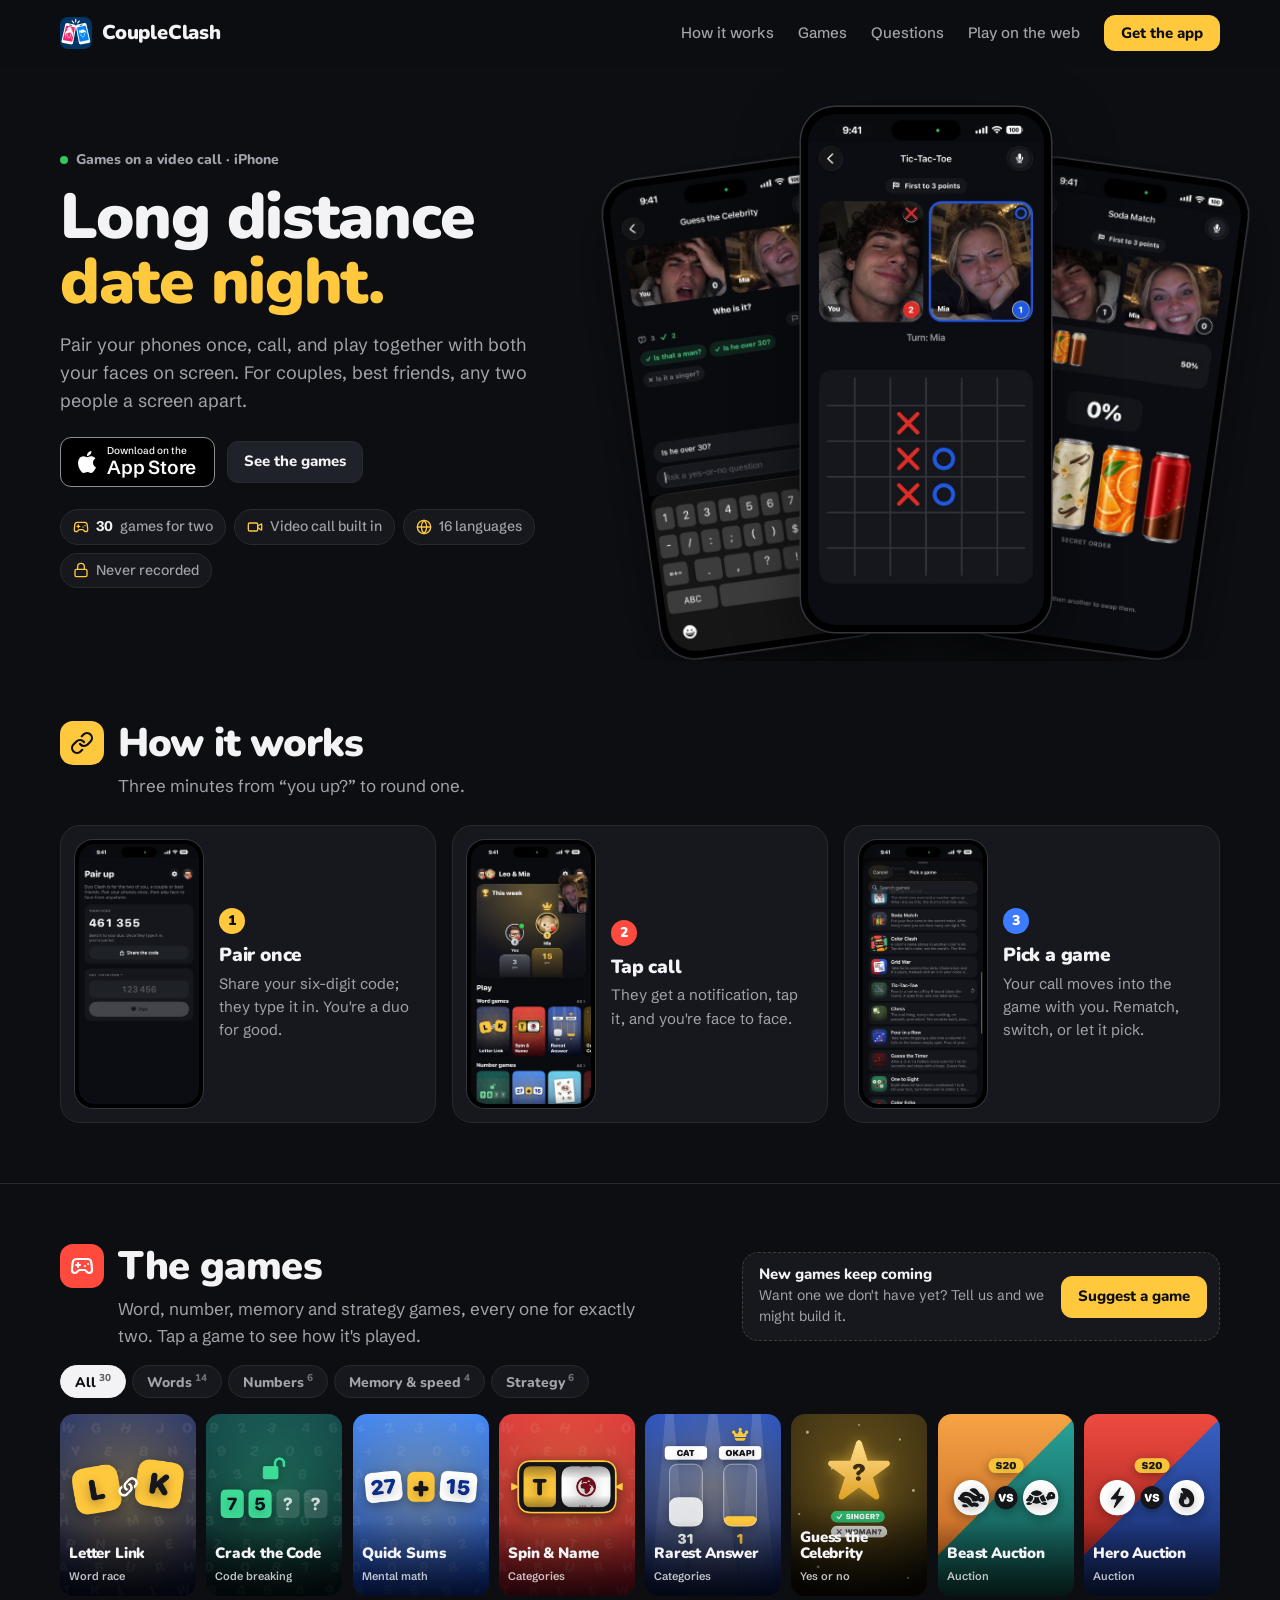
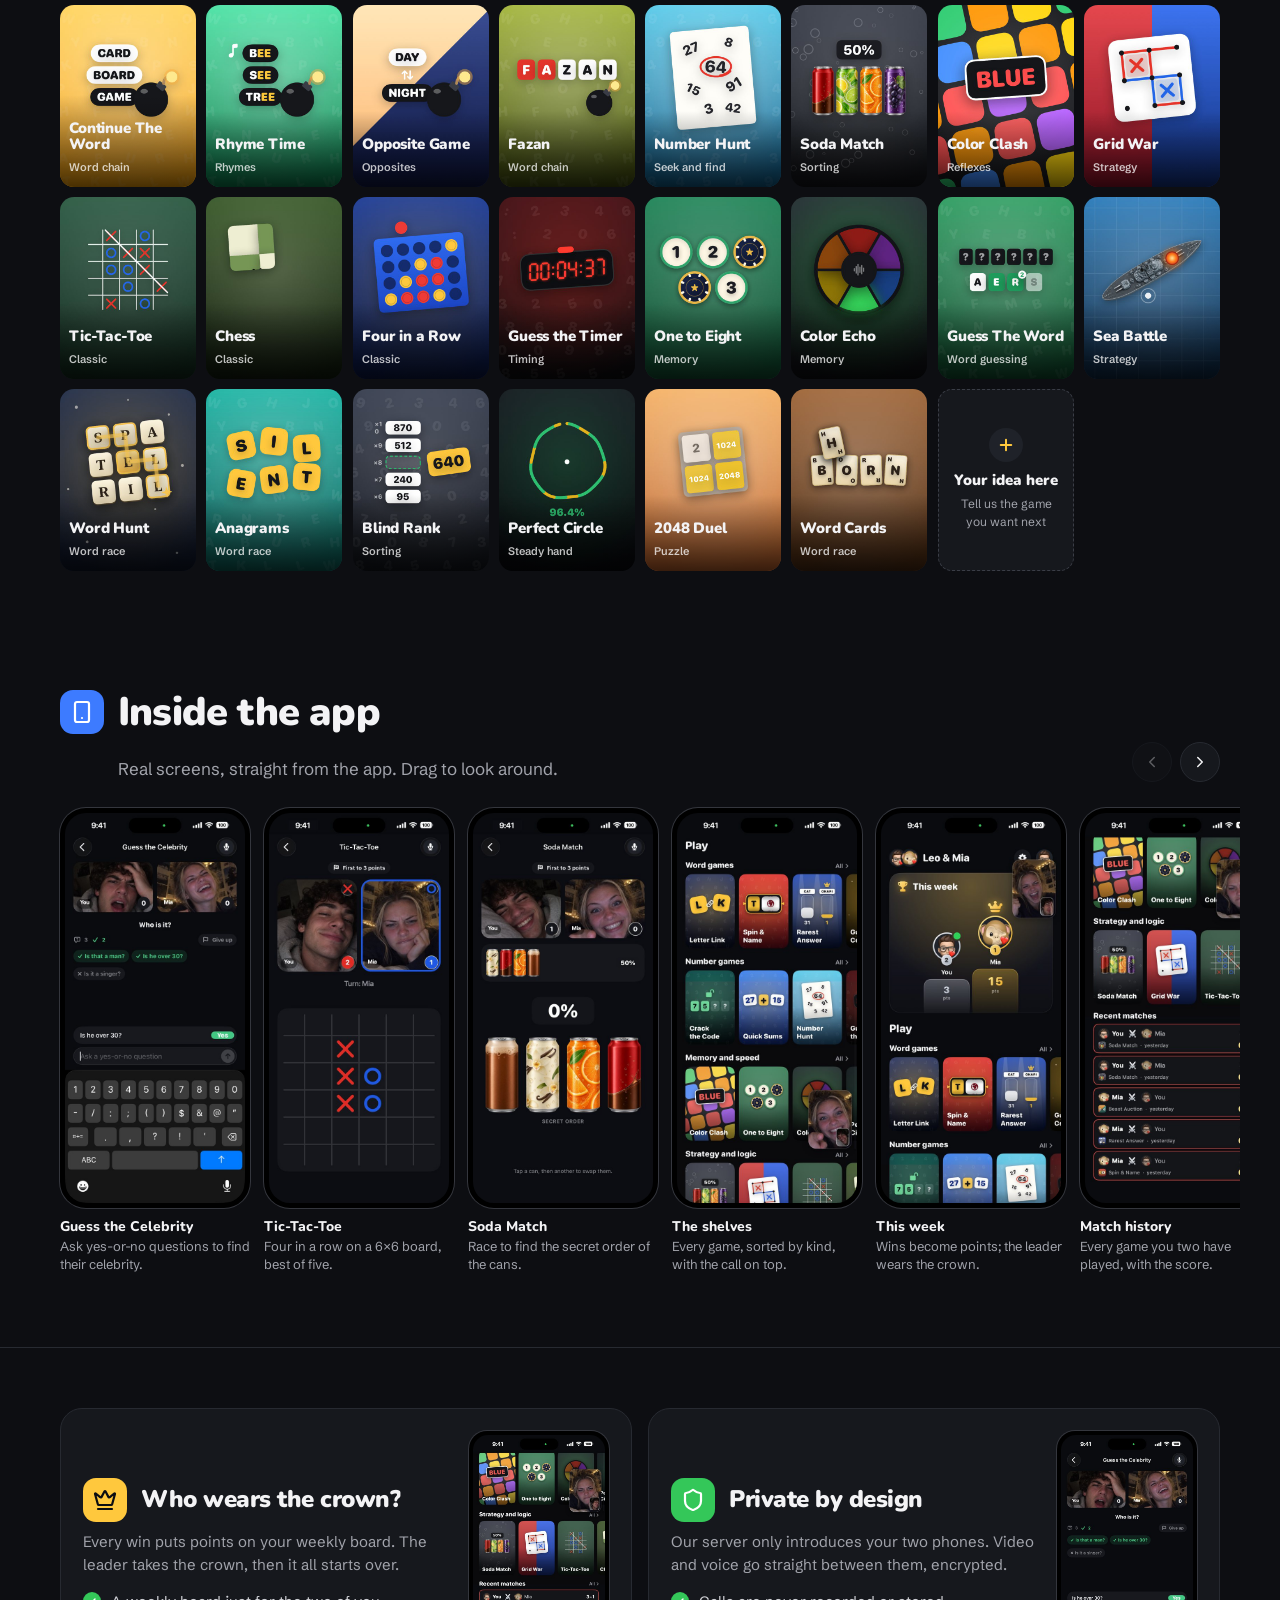
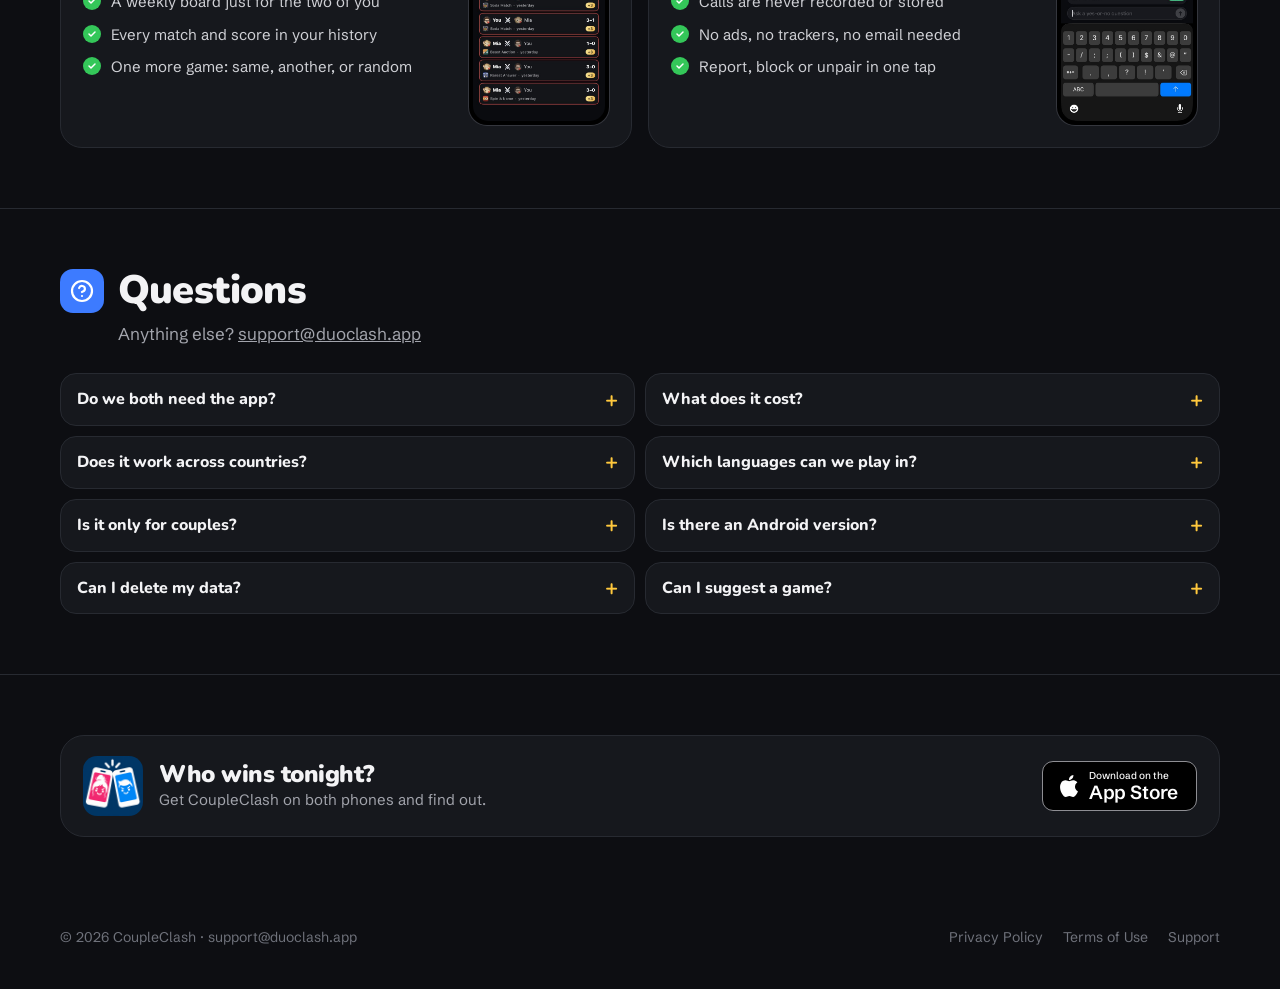
==== commit b4be114e: "Duo Clash is now CoupleClash: App Review (5.2.5) found Duo too close to Apple's iPhone Duo. Same add" ====
--- a/index.html
+++ b/index.html
@@ -3,10 +3,10 @@
 <head>
 <meta charset="utf-8">
 <meta name="viewport" content="width=device-width, initial-scale=1">
-<title>Duo Clash: Couples &amp; Besties · Games on a video call</title>
+<title>CoupleClash: Games for Couples · Games on a video call</title>
 <meta name="description" content="Long distance date night. Pair your phones once, start a video call and play word games, chess, four in a row and more with both your faces at the top of every game.">
 <meta name="apple-itunes-app" content="app-id=6820255172">
-<meta property="og:title" content="Duo Clash: Couples &amp; Besties">
+<meta property="og:title" content="CoupleClash: Games for Couples">
 <meta property="og:description" content="Long distance date night: games on a video call for the two of you.">
 <meta property="og:image" content="https://duoclash.app/assets/og.jpg">
 <meta property="og:url" content="https://duoclash.app/">
@@ -18,13 +18,13 @@
 <link rel="preconnect" href="https://fonts.googleapis.com">
 <link rel="preconnect" href="https://fonts.gstatic.com" crossorigin>
 <link href="https://fonts.googleapis.com/css2?family=Nunito:wght@800;900&family=Schibsted+Grotesk:wght@400;500;600;700&display=swap" rel="stylesheet">
-<link rel="stylesheet" href="css/site.css?v=10">
+<link rel="stylesheet" href="css/site.css?v=11">
 </head>
 <body class="intro">
 
 <header class="top">
   <div class="wrap">
-    <a class="brand" href="./"><img src="assets/icon-512.png" alt="">Duo Clash</a>
+    <a class="brand" href="./"><img src="assets/icon-512.png" alt="">CoupleClash</a>
     <nav>
       <a href="#how">How it works</a>
       <a href="#games">Games</a>
@@ -58,9 +58,9 @@
       </div>
       <div class="fan">
         <div class="tilt">
-        <div class="phone"><img src="assets/screens/celebrity.jpg" alt="Guess the Celebrity in Duo Clash, both players on video"></div>
-        <div class="phone"><img src="assets/screens/xox.jpg" alt="Tic-Tac-Toe in Duo Clash, both players on video"></div>
-        <div class="phone"><img src="assets/screens/soda.jpg" alt="Soda Match in Duo Clash, both players on video"></div>
+        <div class="phone"><img src="assets/screens/celebrity.jpg" alt="Guess the Celebrity in CoupleClash, both players on video"></div>
+        <div class="phone"><img src="assets/screens/xox.jpg" alt="Tic-Tac-Toe in CoupleClash, both players on video"></div>
+        <div class="phone"><img src="assets/screens/soda.jpg" alt="Soda Match in CoupleClash, both players on video"></div>
         </div>
       </div>
     </div>
@@ -167,12 +167,12 @@
       <div class="title reveal"><span class="ico b"><svg viewBox="0 0 24 24"><circle cx="12" cy="12" r="10"/><path d="M9.09 9a3 3 0 0 1 5.83 1c0 2-3 3-3 3"/><path d="M12 17h.01"/></svg></span><h2>Questions</h2></div>
       <p class="sub reveal">Anything else? <a href="mailto:support@duoclash.app">support@duoclash.app</a></p>
       <div class="faq reveal">
-        <details><summary>Do we both need the app?</summary><p>Yes. Each of you installs Duo Clash on your own iPhone and has your own subscription. One of you shares a code and you're paired.</p></details>
+        <details><summary>Do we both need the app?</summary><p>Yes. Each of you installs CoupleClash on your own iPhone and has your own subscription. One of you shares a code and you're paired.</p></details>
         <details><summary>What does it cost?</summary><p>A weekly subscription with a lower price for the first week. Your country's price is shown in the app before you subscribe; cancel anytime in your Apple Account settings.</p></details>
         <details><summary>Does it work across countries?</summary><p>Yes, on Wi-Fi or mobile data anywhere. On very strict networks the call goes through a relay, still encrypted, so it still connects.</p></details>
         <details><summary>Which languages can we play in?</summary><p>The app speaks 16 languages. Word games are played in 12 of them; every game without words works in all of them.</p></details>
         <details><summary>Is it only for couples?</summary><p>No. Partners, best friends, siblings: any two people. It just only ever has two seats.</p></details>
-        <details><summary>Is there an Android version?</summary><p>Not yet. Duo Clash is on iPhone for now.</p></details>
+        <details><summary>Is there an Android version?</summary><p>Not yet. CoupleClash is on iPhone for now.</p></details>
         <details><summary>Can I delete my data?</summary><p>Yes. Settings → Delete account removes your name, picture, pairing and match history for good.</p></details>
         <details><summary>Can I suggest a game?</summary><p>Please do. Write to <a href="mailto:support@duoclash.app?subject=Game%20idea%20for%20Duo%20Clash">support@duoclash.app</a>; new games are added all the time.</p></details>
       </div>
@@ -182,7 +182,7 @@
   <section>
     <div class="wrap">
       <div class="last reveal">
-        <div class="who"><img class="icon" src="assets/icon-512.png" alt=""><div><h2>Who wins tonight?</h2><p>Get Duo Clash on both phones and find out.</p></div></div>
+        <div class="who"><img class="icon" src="assets/icon-512.png" alt=""><div><h2>Who wins tonight?</h2><p>Get CoupleClash on both phones and find out.</p></div></div>
         <a class="store" href="https://apps.apple.com/app/id6820255172">
           <svg viewBox="0 0 24 24" aria-hidden="true"><path d="M12.152 6.896c-.948 0-2.415-1.078-3.96-1.04-2.04.027-3.91 1.183-4.961 3.014-2.117 3.675-.546 9.103 1.519 12.09 1.013 1.454 2.208 3.09 3.792 3.039 1.52-.065 2.09-.987 3.935-.987 1.831 0 2.35.987 3.96.948 1.637-.026 2.676-1.48 3.676-2.948 1.156-1.688 1.636-3.325 1.662-3.415-.039-.013-3.182-1.221-3.22-4.857-.026-3.04 2.48-4.494 2.597-4.559-1.429-2.09-3.623-2.324-4.39-2.376-2-.156-3.675 1.09-4.61 1.09zM15.53 3.83c.843-1.012 1.4-2.427 1.245-3.83-1.207.052-2.662.805-3.532 1.818-.78.896-1.454 2.338-1.273 3.714 1.338.104 2.715-.688 3.559-1.701"/></svg>
           <span><small>Download on the</small><b>App Store</b></span>
@@ -194,12 +194,12 @@
 
 <footer>
   <div class="wrap">
-    <span>© 2026 Duo Clash · <a href="mailto:support@duoclash.app">support@duoclash.app</a></span>
+    <span>© 2026 CoupleClash · <a href="mailto:support@duoclash.app">support@duoclash.app</a></span>
     <nav><a href="privacy.html">Privacy Policy</a><a href="terms.html">Terms of Use</a><a href="support.html">Support</a></nav>
   </div>
 </footer>
 
-<script src="js/games.js?v=10"></script>
-<script src="js/site.js?v=10"></script>
+<script src="js/games.js?v=11"></script>
+<script src="js/site.js?v=11"></script>
 </body>
 </html>
--- a/css/site.css
+++ b/css/site.css
@@ -1,4 +1,4 @@
-/* Duo Clash — duoclash.app
+/* CoupleClash — duoclash.app
    The app's own look: its near-black, the red and blue of X and O, the yellow of its buttons, and
    SF Rounded (Nunito where there's no SF). Real screens from the app, not drawings of them. Dense
    enough to take in at a glance. */
